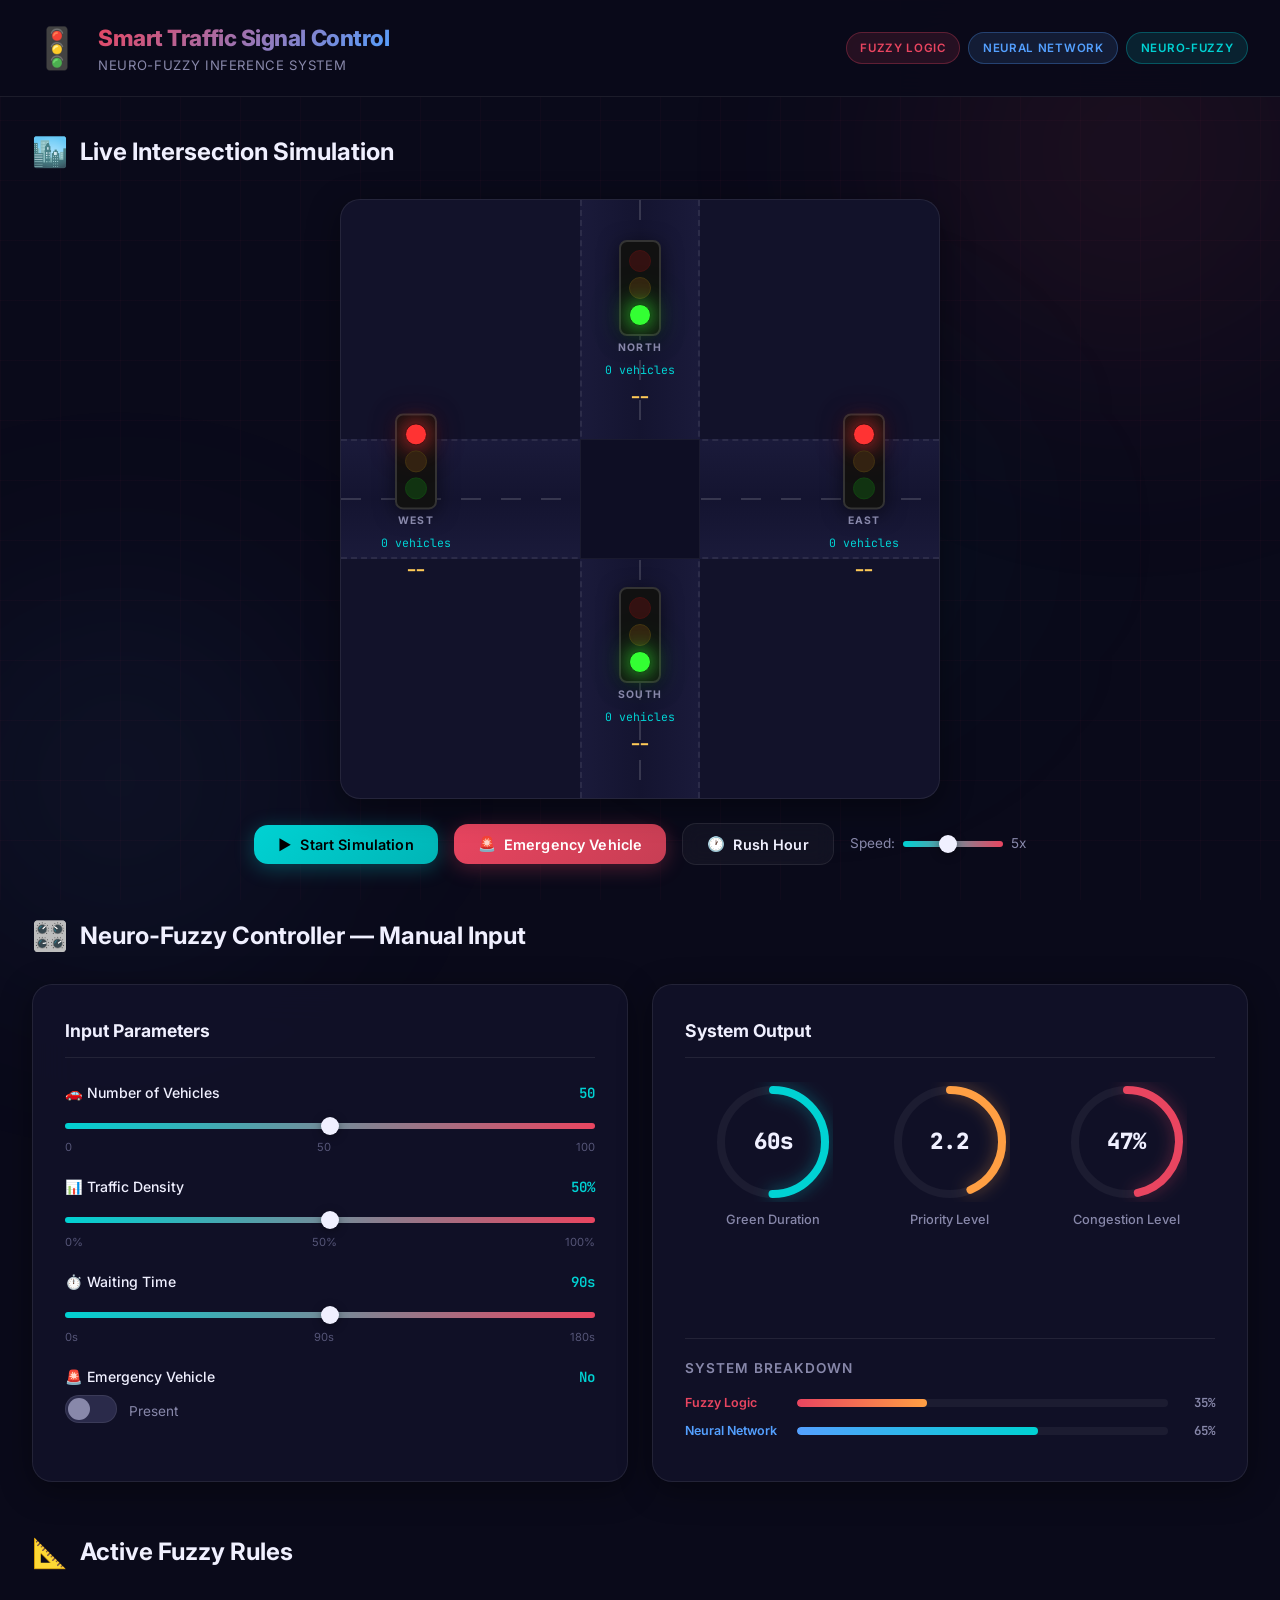
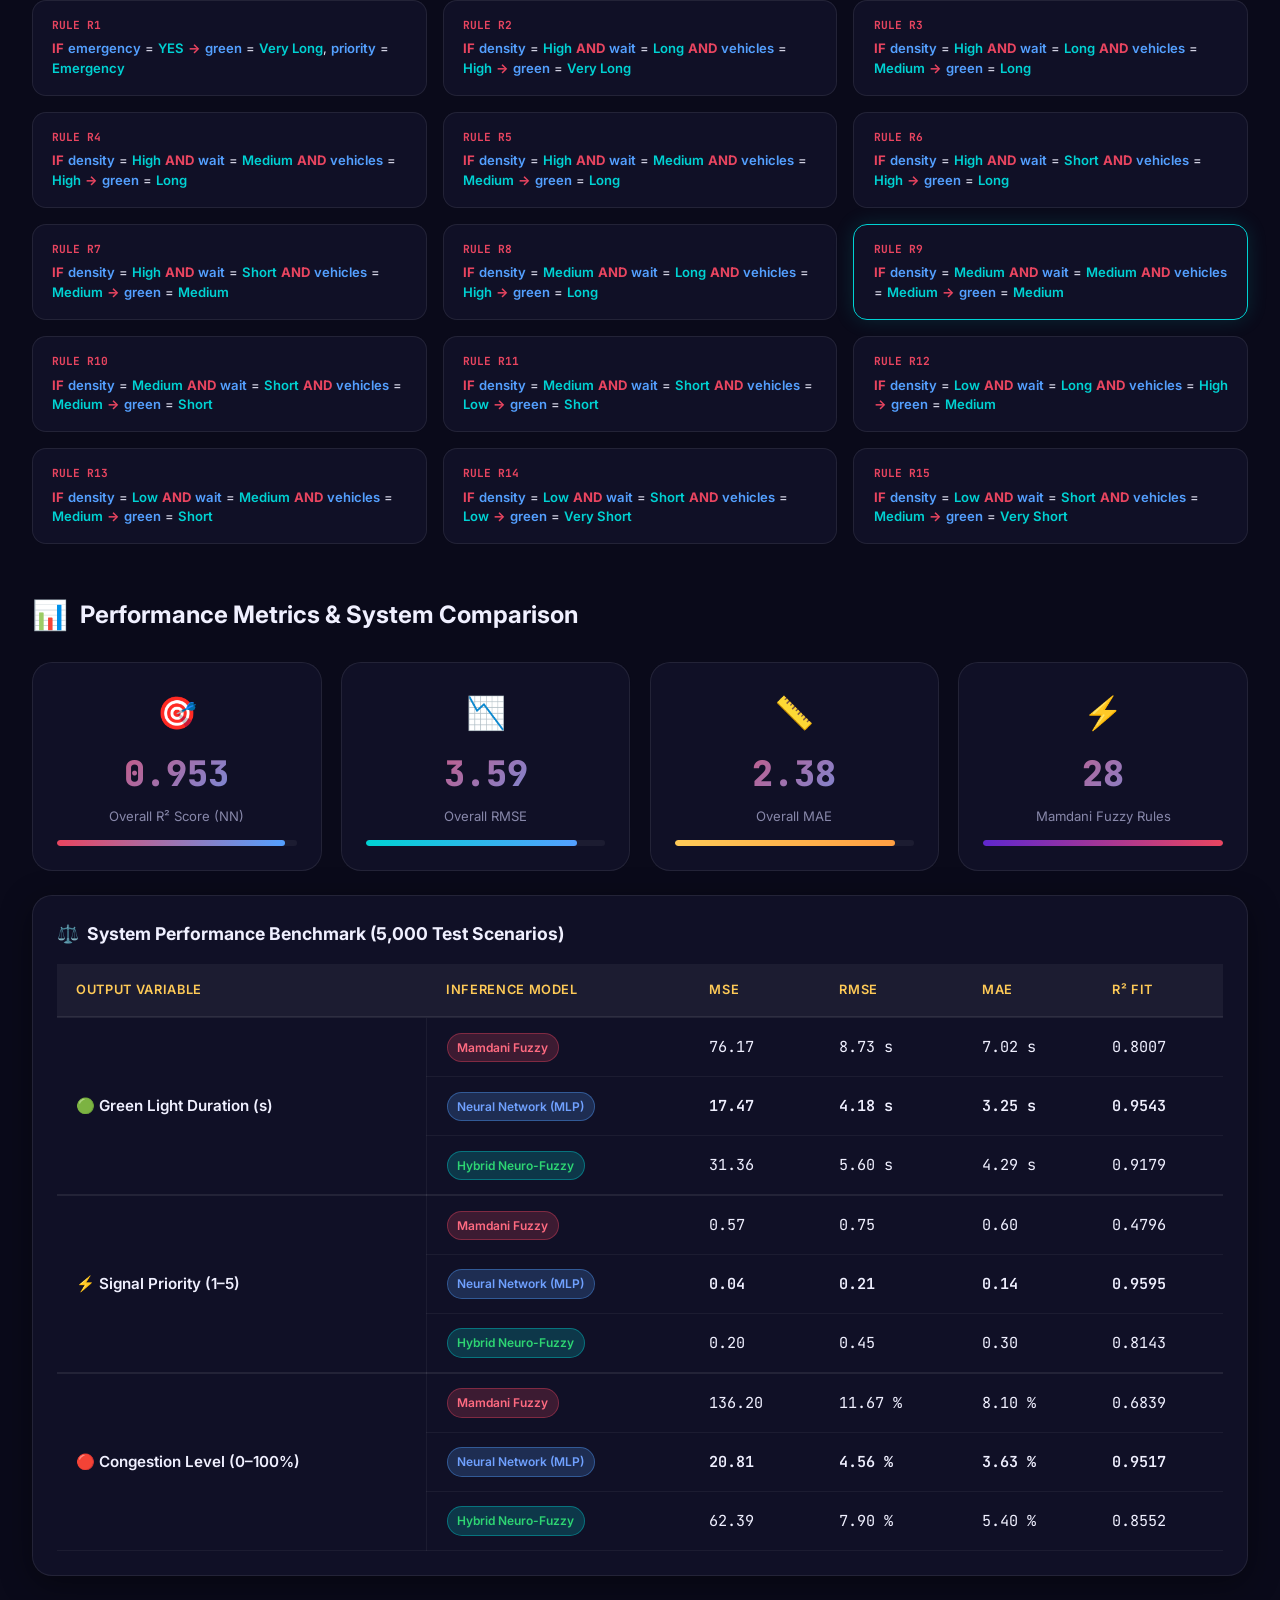
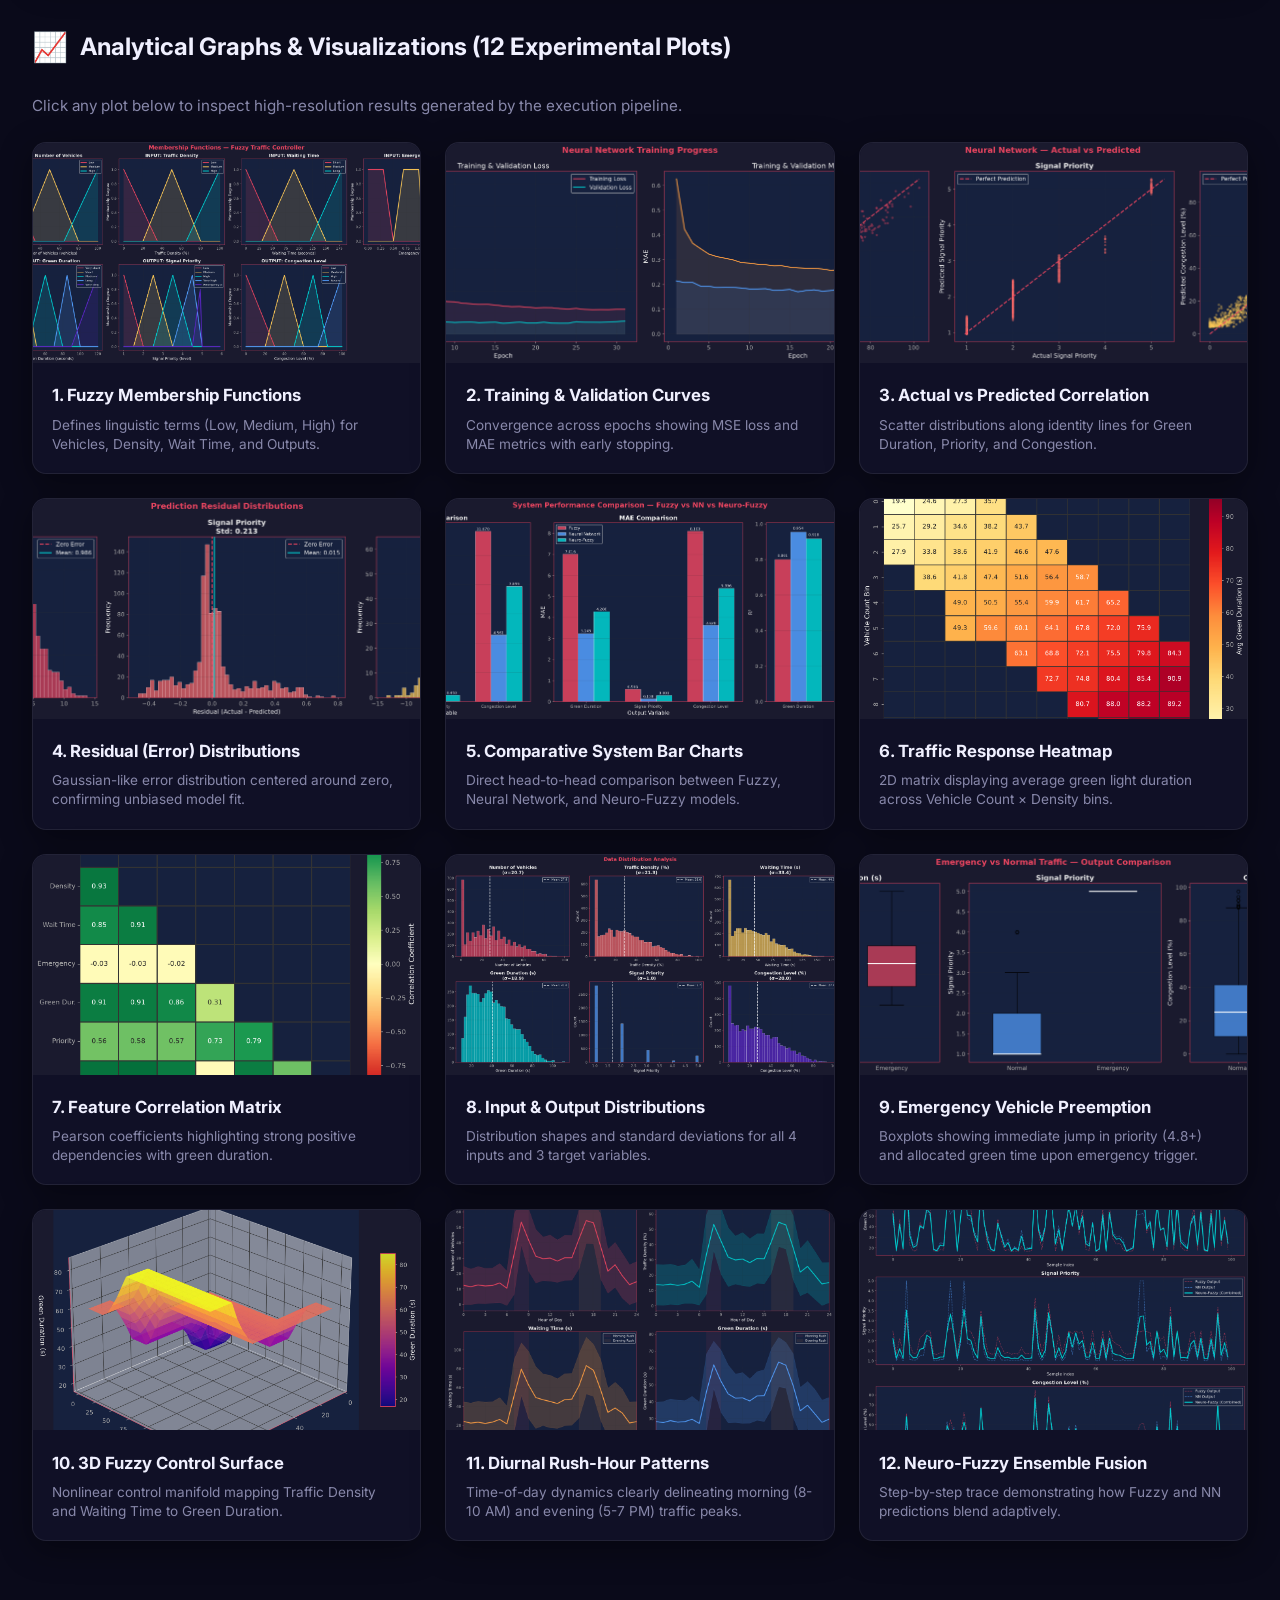
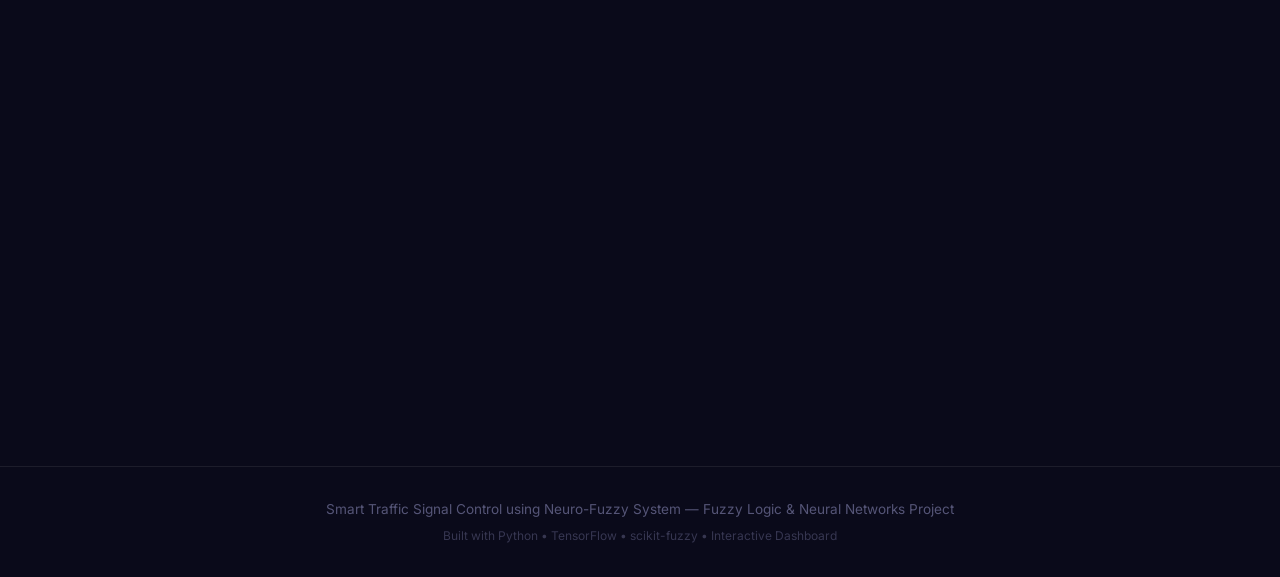
==== dashboard/index.html @ 8c5d32d2 "feat: initial commit of Smart Traffic Signal Control Neuro-Fuzzy system with dashboard, models, and " ====
<!DOCTYPE html>
<html lang="en">
<head>
    <meta charset="UTF-8">
    <meta name="viewport" content="width=device-width, initial-scale=1.0">
    <meta name="description" content="Smart Traffic Signal Control System using Neuro-Fuzzy approach - Interactive Dashboard">
    <title>🚦 Smart Traffic Signal Control — Neuro-Fuzzy Dashboard</title>
    <link href="https://fonts.googleapis.com/css2?family=Inter:wght@300;400;500;600;700;800;900&family=JetBrains+Mono:wght@400;500;600&display=swap" rel="stylesheet">
    <link rel="stylesheet" href="style.css">
</head>
<body>
    <!-- Animated Background -->
    <div class="bg-grid"></div>
    <div class="bg-glow glow-1"></div>
    <div class="bg-glow glow-2"></div>
    <div class="bg-glow glow-3"></div>

    <!-- Header -->
    <header class="header">
        <div class="header-content">
            <div class="logo-section">
                <div class="logo-icon">🚦</div>
                <div class="logo-text">
                    <h1>Smart Traffic Signal Control</h1>
                    <p class="subtitle">Neuro-Fuzzy Inference System</p>
                </div>
            </div>
            <div class="header-badges">
                <span class="badge badge-fuzzy">Fuzzy Logic</span>
                <span class="badge badge-nn">Neural Network</span>
                <span class="badge badge-nf">Neuro-Fuzzy</span>
            </div>
        </div>
    </header>

    <!-- Main Content -->
    <main class="main-content">
        <!-- Intersection Simulation -->
        <section class="section" id="simulation-section">
            <h2 class="section-title">
                <span class="section-icon">🏙️</span>
                Live Intersection Simulation
            </h2>
            <div class="intersection-container">
                <div class="intersection" id="intersection">
                    <!-- Roads -->
                    <div class="road road-horizontal"></div>
                    <div class="road road-vertical"></div>
                    
                    <!-- Center box -->
                    <div class="intersection-center"></div>
                    
                    <!-- Traffic Lights -->
                    <div class="traffic-light-group" id="light-north">
                        <div class="traffic-light">
                            <div class="light red" id="north-red"></div>
                            <div class="light yellow" id="north-yellow"></div>
                            <div class="light green" id="north-green"></div>
                        </div>
                        <div class="road-label">NORTH</div>
                        <div class="vehicle-count" id="north-count">0 vehicles</div>
                        <div class="timer-display" id="north-timer">--</div>
                    </div>
                    
                    <div class="traffic-light-group" id="light-south">
                        <div class="traffic-light">
                            <div class="light red" id="south-red"></div>
                            <div class="light yellow" id="south-yellow"></div>
                            <div class="light green" id="south-green"></div>
                        </div>
                        <div class="road-label">SOUTH</div>
                        <div class="vehicle-count" id="south-count">0 vehicles</div>
                        <div class="timer-display" id="south-timer">--</div>
                    </div>
                    
                    <div class="traffic-light-group" id="light-east">
                        <div class="traffic-light">
                            <div class="light red" id="east-red"></div>
                            <div class="light yellow" id="east-yellow"></div>
                            <div class="light green" id="east-green"></div>
                        </div>
                        <div class="road-label">EAST</div>
                        <div class="vehicle-count" id="east-count">0 vehicles</div>
                        <div class="timer-display" id="east-timer">--</div>
                    </div>
                    
                    <div class="traffic-light-group" id="light-west">
                        <div class="traffic-light">
                            <div class="light red" id="west-red"></div>
                            <div class="light yellow" id="west-yellow"></div>
                            <div class="light green" id="west-green"></div>
                        </div>
                        <div class="road-label">WEST</div>
                        <div class="vehicle-count" id="west-count">0 vehicles</div>
                        <div class="timer-display" id="west-timer">--</div>
                    </div>
                    
                    <!-- Vehicle containers for animation -->
                    <div class="vehicles-north" id="vehicles-north"></div>
                    <div class="vehicles-south" id="vehicles-south"></div>
                    <div class="vehicles-east" id="vehicles-east"></div>
                    <div class="vehicles-west" id="vehicles-west"></div>
                </div>
                
                <!-- Simulation Controls -->
                <div class="sim-controls">
                    <button class="btn btn-primary" id="btn-start" onclick="toggleSimulation()">
                        <span class="btn-icon">▶</span> Start Simulation
                    </button>
                    <button class="btn btn-danger" id="btn-emergency" onclick="triggerEmergency()">
                        <span class="btn-icon">🚨</span> Emergency Vehicle
                    </button>
                    <button class="btn btn-secondary" id="btn-rush" onclick="triggerRushHour()">
                        <span class="btn-icon">🕐</span> Rush Hour
                    </button>
                    <div class="speed-control">
                        <label>Speed:</label>
                        <input type="range" id="sim-speed" min="1" max="10" value="5" oninput="updateSpeed(this.value)">
                        <span id="speed-label">5x</span>
                    </div>
                </div>
            </div>
        </section>

        <!-- Control Panel -->
        <section class="section" id="control-section">
            <h2 class="section-title">
                <span class="section-icon">🎛️</span>
                Neuro-Fuzzy Controller — Manual Input
            </h2>
            <div class="control-grid">
                <!-- Input Controls -->
                <div class="control-card">
                    <h3 class="card-title">Input Parameters</h3>
                    
                    <div class="input-group">
                        <label>
                            <span class="input-label">🚗 Number of Vehicles</span>
                            <span class="input-value" id="vehicles-value">50</span>
                        </label>
                        <input type="range" id="input-vehicles" min="0" max="100" value="50" 
                               oninput="updateInput()">
                        <div class="range-labels">
                            <span>0</span><span>50</span><span>100</span>
                        </div>
                    </div>
                    
                    <div class="input-group">
                        <label>
                            <span class="input-label">📊 Traffic Density</span>
                            <span class="input-value" id="density-value">50%</span>
                        </label>
                        <input type="range" id="input-density" min="0" max="100" value="50" 
                               oninput="updateInput()">
                        <div class="range-labels">
                            <span>0%</span><span>50%</span><span>100%</span>
                        </div>
                    </div>
                    
                    <div class="input-group">
                        <label>
                            <span class="input-label">⏱️ Waiting Time</span>
                            <span class="input-value" id="waiting-value">90s</span>
                        </label>
                        <input type="range" id="input-waiting" min="0" max="180" value="90" 
                               oninput="updateInput()">
                        <div class="range-labels">
                            <span>0s</span><span>90s</span><span>180s</span>
                        </div>
                    </div>
                    
                    <div class="input-group">
                        <label>
                            <span class="input-label">🚨 Emergency Vehicle</span>
                            <span class="input-value" id="emergency-value">No</span>
                        </label>
                        <div class="toggle-container">
                            <label class="toggle">
                                <input type="checkbox" id="input-emergency" onchange="updateInput()">
                                <span class="toggle-slider"></span>
                            </label>
                            <span class="toggle-label">Present</span>
                        </div>
                    </div>
                </div>

                <!-- Output Display -->
                <div class="control-card output-card">
                    <h3 class="card-title">System Output</h3>
                    
                    <div class="output-grid">
                        <div class="output-item">
                            <div class="output-ring" id="ring-green">
                                <svg viewBox="0 0 120 120">
                                    <circle class="ring-bg" cx="60" cy="60" r="52"/>
                                    <circle class="ring-fill" cx="60" cy="60" r="52" id="ring-green-fill"/>
                                </svg>
                                <div class="ring-value" id="output-green">60s</div>
                            </div>
                            <div class="output-label">Green Duration</div>
                        </div>
                        
                        <div class="output-item">
                            <div class="output-ring" id="ring-priority">
                                <svg viewBox="0 0 120 120">
                                    <circle class="ring-bg" cx="60" cy="60" r="52"/>
                                    <circle class="ring-fill ring-priority" cx="60" cy="60" r="52" id="ring-priority-fill"/>
                                </svg>
                                <div class="ring-value" id="output-priority">3</div>
                            </div>
                            <div class="output-label">Priority Level</div>
                        </div>
                        
                        <div class="output-item">
                            <div class="output-ring" id="ring-congestion">
                                <svg viewBox="0 0 120 120">
                                    <circle class="ring-bg" cx="60" cy="60" r="52"/>
                                    <circle class="ring-fill ring-congestion" cx="60" cy="60" r="52" id="ring-congestion-fill"/>
                                </svg>
                                <div class="ring-value" id="output-congestion">50%</div>
                            </div>
                            <div class="output-label">Congestion Level</div>
                        </div>
                    </div>
                    
                    <!-- System breakdown -->
                    <div class="system-breakdown">
                        <h4>System Breakdown</h4>
                        <div class="breakdown-row">
                            <span class="system-label fuzzy-label">Fuzzy Logic</span>
                            <div class="breakdown-bar">
                                <div class="breakdown-fill fuzzy-fill" id="fuzzy-bar" style="width: 40%"></div>
                            </div>
                            <span class="breakdown-value" id="fuzzy-weight">40%</span>
                        </div>
                        <div class="breakdown-row">
                            <span class="system-label nn-label">Neural Network</span>
                            <div class="breakdown-bar">
                                <div class="breakdown-fill nn-fill" id="nn-bar" style="width: 60%"></div>
                            </div>
                            <span class="breakdown-value" id="nn-weight">60%</span>
                        </div>
                    </div>
                </div>
            </div>
        </section>

        <!-- Fuzzy Rules Visualization -->
        <section class="section" id="rules-section">
            <h2 class="section-title">
                <span class="section-icon">📐</span>
                Active Fuzzy Rules
            </h2>
            <div class="rules-container" id="rules-container">
                <!-- Rules populated by JS -->
            </div>
        </section>

        <!-- Metrics Dashboard -->
        <section class="section" id="metrics-section">
            <h2 class="section-title">
                <span class="section-icon">📊</span>
                Performance Metrics & System Comparison
            </h2>
            <div class="metrics-grid">
                <div class="metric-card">
                    <div class="metric-icon">🎯</div>
                    <div class="metric-value" id="metric-r2">0.953</div>
                    <div class="metric-label">Overall R² Score (NN)</div>
                    <div class="metric-bar">
                        <div class="metric-bar-fill" style="width: 95.3%"></div>
                    </div>
                </div>
                <div class="metric-card">
                    <div class="metric-icon">📉</div>
                    <div class="metric-value" id="metric-rmse">3.59</div>
                    <div class="metric-label">Overall RMSE</div>
                    <div class="metric-bar">
                        <div class="metric-bar-fill" style="width: 88%; background: linear-gradient(90deg, #00d2d3, #54a0ff)"></div>
                    </div>
                </div>
                <div class="metric-card">
                    <div class="metric-icon">📏</div>
                    <div class="metric-value" id="metric-mae">2.38</div>
                    <div class="metric-label">Overall MAE</div>
                    <div class="metric-bar">
                        <div class="metric-bar-fill" style="width: 92%; background: linear-gradient(90deg, #feca57, #ff9f43)"></div>
                    </div>
                </div>
                <div class="metric-card">
                    <div class="metric-icon">⚡</div>
                    <div class="metric-value">28</div>
                    <div class="metric-label">Mamdani Fuzzy Rules</div>
                    <div class="metric-bar">
                        <div class="metric-bar-fill" style="width: 100%; background: linear-gradient(90deg, #5f27cd, #e94560)"></div>
                    </div>
                </div>
            </div>

            <!-- Quantitative System Comparison Table -->
            <div class="comparison-table-wrapper">
                <h3 style="margin-bottom: 1rem; color: var(--text-primary); font-size: 1.1rem; display: flex; align-items: center; gap: 0.5rem;">
                    <span>⚖️</span> System Performance Benchmark (5,000 Test Scenarios)
                </h3>
                <table class="comparison-table">
                    <thead>
                        <tr>
                            <th>Output Variable</th>
                            <th>Inference Model</th>
                            <th>MSE</th>
                            <th>RMSE</th>
                            <th>MAE</th>
                            <th>R² Fit</th>
                        </tr>
                    </thead>
                    <tbody>
                        <tr>
                            <td rowspan="3" style="font-weight: 600; vertical-align: middle; border-right: 1px solid rgba(255,255,255,0.05);">🟢 Green Light Duration (s)</td>
                            <td><span class="pill-system pill-fuzzy">Mamdani Fuzzy</span></td>
                            <td class="stat-sub">76.17</td>
                            <td class="stat-sub">8.73 s</td>
                            <td class="stat-sub">7.02 s</td>
                            <td class="stat-sub">0.8007</td>
                        </tr>
                        <tr>
                            <td><span class="pill-system pill-nn">Neural Network (MLP)</span></td>
                            <td class="stat-good">17.47</td>
                            <td class="stat-good">4.18 s</td>
                            <td class="stat-good">3.25 s</td>
                            <td class="stat-good">0.9543</td>
                        </tr>
                        <tr style="border-bottom: 2px solid var(--border-glass);">
                            <td><span class="pill-system pill-nf">Hybrid Neuro-Fuzzy</span></td>
                            <td class="stat-mid">31.36</td>
                            <td class="stat-mid">5.60 s</td>
                            <td class="stat-mid">4.29 s</td>
                            <td class="stat-mid">0.9179</td>
                        </tr>
                        <tr>
                            <td rowspan="3" style="font-weight: 600; vertical-align: middle; border-right: 1px solid rgba(255,255,255,0.05);">⚡ Signal Priority (1–5)</td>
                            <td><span class="pill-system pill-fuzzy">Mamdani Fuzzy</span></td>
                            <td class="stat-sub">0.57</td>
                            <td class="stat-sub">0.75</td>
                            <td class="stat-sub">0.60</td>
                            <td class="stat-sub">0.4796</td>
                        </tr>
                        <tr>
                            <td><span class="pill-system pill-nn">Neural Network (MLP)</span></td>
                            <td class="stat-good">0.04</td>
                            <td class="stat-good">0.21</td>
                            <td class="stat-good">0.14</td>
                            <td class="stat-good">0.9595</td>
                        </tr>
                        <tr style="border-bottom: 2px solid var(--border-glass);">
                            <td><span class="pill-system pill-nf">Hybrid Neuro-Fuzzy</span></td>
                            <td class="stat-mid">0.20</td>
                            <td class="stat-mid">0.45</td>
                            <td class="stat-mid">0.30</td>
                            <td class="stat-mid">0.8143</td>
                        </tr>
                        <tr>
                            <td rowspan="3" style="font-weight: 600; vertical-align: middle; border-right: 1px solid rgba(255,255,255,0.05);">🔴 Congestion Level (0–100%)</td>
                            <td><span class="pill-system pill-fuzzy">Mamdani Fuzzy</span></td>
                            <td class="stat-sub">136.20</td>
                            <td class="stat-sub">11.67 %</td>
                            <td class="stat-sub">8.10 %</td>
                            <td class="stat-sub">0.6839</td>
                        </tr>
                        <tr>
                            <td><span class="pill-system pill-nn">Neural Network (MLP)</span></td>
                            <td class="stat-good">20.81</td>
                            <td class="stat-good">4.56 %</td>
                            <td class="stat-good">3.63 %</td>
                            <td class="stat-good">0.9517</td>
                        </tr>
                        <tr>
                            <td><span class="pill-system pill-nf">Hybrid Neuro-Fuzzy</span></td>
                            <td class="stat-mid">62.39</td>
                            <td class="stat-mid">7.90 %</td>
                            <td class="stat-mid">5.40 %</td>
                            <td class="stat-mid">0.8552</td>
                        </tr>
                    </tbody>
                </table>
            </div>
        </section>

        <!-- Visualizations Gallery -->
        <section class="section" id="gallery-section">
            <h2 class="section-title">
                <span class="section-icon">📈</span>
                Analytical Graphs & Visualizations (12 Experimental Plots)
            </h2>
            <p style="color: var(--text-secondary); margin-bottom: 1.5rem; font-size: 0.95rem;">
                Click any plot below to inspect high-resolution results generated by the execution pipeline.
            </p>
            <div class="plots-grid">
                <div class="plot-card" onclick="openLightbox('plots/membership_functions.png', '1. Fuzzy Membership Functions (Triangular & Trapezoidal)')">
                    <div class="plot-img-container">
                        <img src="plots/membership_functions.png" alt="Membership Functions" loading="lazy">
                        <div class="plot-overlay"><span>🔍 Click to Zoom</span></div>
                    </div>
                    <div class="plot-info">
                        <div class="plot-title">1. Fuzzy Membership Functions</div>
                        <div class="plot-desc">Defines linguistic terms (Low, Medium, High) for Vehicles, Density, Wait Time, and Outputs.</div>
                    </div>
                </div>

                <div class="plot-card" onclick="openLightbox('plots/training_curves.png', '2. Neural Network Training & Validation Loss/MAE')">
                    <div class="plot-img-container">
                        <img src="plots/training_curves.png" alt="Training Curves" loading="lazy">
                        <div class="plot-overlay"><span>🔍 Click to Zoom</span></div>
                    </div>
                    <div class="plot-info">
                        <div class="plot-title">2. Training & Validation Curves</div>
                        <div class="plot-desc">Convergence across epochs showing MSE loss and MAE metrics with early stopping.</div>
                    </div>
                </div>

                <div class="plot-card" onclick="openLightbox('plots/actual_vs_predicted.png', '3. Neural Network — Actual vs Predicted Scatter Plots')">
                    <div class="plot-img-container">
                        <img src="plots/actual_vs_predicted.png" alt="Actual vs Predicted" loading="lazy">
                        <div class="plot-overlay"><span>🔍 Click to Zoom</span></div>
                    </div>
                    <div class="plot-info">
                        <div class="plot-title">3. Actual vs Predicted Correlation</div>
                        <div class="plot-desc">Scatter distributions along identity lines for Green Duration, Priority, and Congestion.</div>
                    </div>
                </div>

                <div class="plot-card" onclick="openLightbox('plots/residual_distributions.png', '4. Prediction Residual Distributions')">
                    <div class="plot-img-container">
                        <img src="plots/residual_distributions.png" alt="Residual Distributions" loading="lazy">
                        <div class="plot-overlay"><span>🔍 Click to Zoom</span></div>
                    </div>
                    <div class="plot-info">
                        <div class="plot-title">4. Residual (Error) Distributions</div>
                        <div class="plot-desc">Gaussian-like error distribution centered around zero, confirming unbiased model fit.</div>
                    </div>
                </div>

                <div class="plot-card" onclick="openLightbox('plots/system_comparison.png', '5. System Performance Comparison (RMSE, MAE, R²)')">
                    <div class="plot-img-container">
                        <img src="plots/system_comparison.png" alt="System Comparison" loading="lazy">
                        <div class="plot-overlay"><span>🔍 Click to Zoom</span></div>
                    </div>
                    <div class="plot-info">
                        <div class="plot-title">5. Comparative System Bar Charts</div>
                        <div class="plot-desc">Direct head-to-head comparison between Fuzzy, Neural Network, and Neuro-Fuzzy models.</div>
                    </div>
                </div>

                <div class="plot-card" onclick="openLightbox('plots/traffic_heatmap.png', '6. Traffic Signal Response Heatmap')">
                    <div class="plot-img-container">
                        <img src="plots/traffic_heatmap.png" alt="Traffic Heatmap" loading="lazy">
                        <div class="plot-overlay"><span>🔍 Click to Zoom</span></div>
                    </div>
                    <div class="plot-info">
                        <div class="plot-title">6. Traffic Response Heatmap</div>
                        <div class="plot-desc">2D matrix displaying average green light duration across Vehicle Count × Density bins.</div>
                    </div>
                </div>

                <div class="plot-card" onclick="openLightbox('plots/correlation_matrix.png', '7. Pearson Correlation Matrix')">
                    <div class="plot-img-container">
                        <img src="plots/correlation_matrix.png" alt="Correlation Matrix" loading="lazy">
                        <div class="plot-overlay"><span>🔍 Click to Zoom</span></div>
                    </div>
                    <div class="plot-info">
                        <div class="plot-title">7. Feature Correlation Matrix</div>
                        <div class="plot-desc">Pearson coefficients highlighting strong positive dependencies with green duration.</div>
                    </div>
                </div>

                <div class="plot-card" onclick="openLightbox('plots/data_distributions.png', '8. Synthetic Dataset Distributions')">
                    <div class="plot-img-container">
                        <img src="plots/data_distributions.png" alt="Data Distributions" loading="lazy">
                        <div class="plot-overlay"><span>🔍 Click to Zoom</span></div>
                    </div>
                    <div class="plot-info">
                        <div class="plot-title">8. Input & Output Distributions</div>
                        <div class="plot-desc">Distribution shapes and standard deviations for all 4 inputs and 3 target variables.</div>
                    </div>
                </div>

                <div class="plot-card" onclick="openLightbox('plots/emergency_comparison.png', '9. Emergency vs Normal Traffic Boxplots')">
                    <div class="plot-img-container">
                        <img src="plots/emergency_comparison.png" alt="Emergency Comparison" loading="lazy">
                        <div class="plot-overlay"><span>🔍 Click to Zoom</span></div>
                    </div>
                    <div class="plot-info">
                        <div class="plot-title">9. Emergency Vehicle Preemption</div>
                        <div class="plot-desc">Boxplots showing immediate jump in priority (4.8+) and allocated green time upon emergency trigger.</div>
                    </div>
                </div>

                <div class="plot-card" onclick="openLightbox('plots/fuzzy_surface_3d.png', '10. 3D Fuzzy Response Surface')">
                    <div class="plot-img-container">
                        <img src="plots/fuzzy_surface_3d.png" alt="Fuzzy Surface 3D" loading="lazy">
                        <div class="plot-overlay"><span>🔍 Click to Zoom</span></div>
                    </div>
                    <div class="plot-info">
                        <div class="plot-title">10. 3D Fuzzy Control Surface</div>
                        <div class="plot-desc">Nonlinear control manifold mapping Traffic Density and Waiting Time to Green Duration.</div>
                    </div>
                </div>

                <div class="plot-card" onclick="openLightbox('plots/time_patterns.png', '11. 24-Hour Diurnal Traffic Patterns')">
                    <div class="plot-img-container">
                        <img src="plots/time_patterns.png" alt="Time Patterns" loading="lazy">
                        <div class="plot-overlay"><span>🔍 Click to Zoom</span></div>
                    </div>
                    <div class="plot-info">
                        <div class="plot-title">11. Diurnal Rush-Hour Patterns</div>
                        <div class="plot-desc">Time-of-day dynamics clearly delineating morning (8-10 AM) and evening (5-7 PM) traffic peaks.</div>
                    </div>
                </div>

                <div class="plot-card" onclick="openLightbox('plots/neuro_fuzzy_breakdown.png', '12. Neuro-Fuzzy Component Contribution Breakdown')">
                    <div class="plot-img-container">
                        <img src="plots/neuro_fuzzy_breakdown.png" alt="Neuro-Fuzzy Breakdown" loading="lazy">
                        <div class="plot-overlay"><span>🔍 Click to Zoom</span></div>
                    </div>
                    <div class="plot-info">
                        <div class="plot-title">12. Neuro-Fuzzy Ensemble Fusion</div>
                        <div class="plot-desc">Step-by-step trace demonstrating how Fuzzy and NN predictions blend adaptively.</div>
                    </div>
                </div>
            </div>
        </section>

        <!-- Architecture Diagram -->
        <section class="section" id="architecture-section">
            <h2 class="section-title">
                <span class="section-icon">🏗️</span>
                System Architecture
            </h2>
            <div class="architecture-diagram">
                <div class="arch-column inputs">
                    <h3>Inputs</h3>
                    <div class="arch-node input-node">🚗 Vehicles</div>
                    <div class="arch-node input-node">📊 Density</div>
                    <div class="arch-node input-node">⏱️ Wait Time</div>
                    <div class="arch-node input-node">🚨 Emergency</div>
                </div>
                
                <div class="arch-arrows">
                    <div class="arrow-line"></div>
                    <div class="arrow-line"></div>
                </div>
                
                <div class="arch-column processing">
                    <h3>Processing</h3>
                    <div class="arch-node fuzzy-node">
                        <div class="node-title">Fuzzy Logic</div>
                        <div class="node-detail">28 Mamdani Rules</div>
                        <div class="node-detail">Centroid Defuzz.</div>
                    </div>
                    <div class="arch-node nn-node">
                        <div class="node-title">Neural Network</div>
                        <div class="node-detail">4→64→128→64→32→3</div>
                        <div class="node-detail">ReLU + Dropout</div>
                    </div>
                </div>
                
                <div class="arch-arrows">
                    <div class="arrow-line"></div>
                    <div class="arrow-line"></div>
                </div>
                
                <div class="arch-column integration">
                    <h3>Integration</h3>
                    <div class="arch-node nf-node">
                        <div class="node-title">Adaptive Weighted</div>
                        <div class="node-title">Ensemble</div>
                        <div class="node-detail">α·Fuzzy + (1-α)·NN</div>
                    </div>
                </div>
                
                <div class="arch-arrows">
                    <div class="arrow-line"></div>
                </div>
                
                <div class="arch-column outputs">
                    <h3>Outputs</h3>
                    <div class="arch-node output-node">🟢 Green Duration</div>
                    <div class="arch-node output-node">⚡ Signal Priority</div>
                    <div class="arch-node output-node">🔴 Congestion Level</div>
                </div>
            </div>
        </section>
    </main>

    <!-- Footer -->
    <footer class="footer">
        <p>Smart Traffic Signal Control using Neuro-Fuzzy System — Fuzzy Logic & Neural Networks Project</p>
        <p class="footer-sub">Built with Python • TensorFlow • scikit-fuzzy • Interactive Dashboard</p>
    </footer>

    <!-- Lightbox Modal for Visualizations -->
    <div class="lightbox-modal" id="lightbox-modal" onclick="closeLightbox(event)">
        <div class="lightbox-content" onclick="event.stopPropagation()">
            <div class="lightbox-header">
                <span class="lightbox-title" id="lightbox-title">Visualization Preview</span>
                <button class="lightbox-close" onclick="closeLightbox()" title="Close">&times;</button>
            </div>
            <div class="lightbox-body">
                <img id="lightbox-img" src="" alt="Enlarged Plot">
            </div>
        </div>
    </div>

    <script src="script.js"></script>
</body>
</html>
---- dashboard/style.css ----
/* ============================================
   Smart Traffic Signal Control Dashboard
   Premium Dark Theme with Glassmorphism
   ============================================ */

/* === CSS Variables (Design Tokens) === */
:root {
    --bg-primary: #0a0a1a;
    --bg-secondary: #12122a;
    --bg-card: rgba(18, 18, 42, 0.85);
    --bg-glass: rgba(255, 255, 255, 0.04);
    --border-glass: rgba(255, 255, 255, 0.08);
    --text-primary: #f0f0ff;
    --text-secondary: #8888aa;
    --text-muted: #555577;
    --accent-red: #e94560;
    --accent-blue: #54a0ff;
    --accent-green: #00d2d3;
    --accent-yellow: #feca57;
    --accent-orange: #ff9f43;
    --accent-purple: #5f27cd;
    --glow-red: rgba(233, 69, 96, 0.4);
    --glow-blue: rgba(84, 160, 255, 0.3);
    --glow-green: rgba(0, 210, 211, 0.4);
    --radius-sm: 8px;
    --radius-md: 14px;
    --radius-lg: 20px;
    --radius-xl: 28px;
    --shadow-card: 0 8px 32px rgba(0, 0, 0, 0.4);
    --shadow-glow: 0 0 40px rgba(233, 69, 96, 0.15);
    --transition: all 0.3s cubic-bezier(0.4, 0, 0.2, 1);
    --font-primary: 'Inter', -apple-system, sans-serif;
    --font-mono: 'JetBrains Mono', monospace;
}

/* === Reset & Base === */
*, *::before, *::after {
    margin: 0;
    padding: 0;
    box-sizing: border-box;
}

html {
    scroll-behavior: smooth;
    font-size: 16px;
}

body {
    font-family: var(--font-primary);
    background: var(--bg-primary);
    color: var(--text-primary);
    line-height: 1.6;
    overflow-x: hidden;
    min-height: 100vh;
}

/* === Animated Background === */
.bg-grid {
    position: fixed;
    top: 0; left: 0;
    width: 100%; height: 100%;
    background-image:
        linear-gradient(rgba(233, 69, 96, 0.03) 1px, transparent 1px),
        linear-gradient(90deg, rgba(233, 69, 96, 0.03) 1px, transparent 1px);
    background-size: 60px 60px;
    z-index: 0;
    pointer-events: none;
}

.bg-glow {
    position: fixed;
    border-radius: 50%;
    filter: blur(120px);
    z-index: 0;
    pointer-events: none;
    animation: float 15s ease-in-out infinite;
}

.glow-1 {
    width: 500px; height: 500px;
    background: radial-gradient(circle, rgba(233, 69, 96, 0.12), transparent);
    top: -100px; right: -100px;
    animation-delay: 0s;
}

.glow-2 {
    width: 400px; height: 400px;
    background: radial-gradient(circle, rgba(84, 160, 255, 0.1), transparent);
    bottom: -80px; left: -80px;
    animation-delay: -5s;
}

.glow-3 {
    width: 350px; height: 350px;
    background: radial-gradient(circle, rgba(0, 210, 211, 0.08), transparent);
    top: 40%; left: 50%;
    animation-delay: -10s;
}

@keyframes float {
    0%, 100% { transform: translate(0, 0) scale(1); }
    33% { transform: translate(30px, -40px) scale(1.1); }
    66% { transform: translate(-20px, 30px) scale(0.95); }
}

/* === Header === */
.header {
    position: sticky;
    top: 0;
    z-index: 100;
    background: rgba(10, 10, 26, 0.88);
    backdrop-filter: blur(20px);
    border-bottom: 1px solid var(--border-glass);
    padding: 1rem 2rem;
}

.header-content {
    max-width: 1400px;
    margin: 0 auto;
    display: flex;
    align-items: center;
    justify-content: space-between;
    flex-wrap: wrap;
    gap: 1rem;
}

.logo-section {
    display: flex;
    align-items: center;
    gap: 1rem;
}

.logo-icon {
    font-size: 2.5rem;
    animation: pulse-glow 2s ease-in-out infinite;
}

@keyframes pulse-glow {
    0%, 100% { filter: drop-shadow(0 0 8px rgba(233, 69, 96, 0.5)); }
    50% { filter: drop-shadow(0 0 20px rgba(233, 69, 96, 0.8)); }
}

.logo-text h1 {
    font-size: 1.4rem;
    font-weight: 800;
    background: linear-gradient(135deg, var(--accent-red), var(--accent-blue));
    -webkit-background-clip: text;
    -webkit-text-fill-color: transparent;
    background-clip: text;
    letter-spacing: -0.02em;
}

.subtitle {
    font-size: 0.82rem;
    color: var(--text-secondary);
    font-weight: 400;
    letter-spacing: 0.05em;
    text-transform: uppercase;
}

.header-badges {
    display: flex;
    gap: 0.5rem;
}

.badge {
    padding: 0.35rem 0.85rem;
    border-radius: 100px;
    font-size: 0.72rem;
    font-weight: 600;
    text-transform: uppercase;
    letter-spacing: 0.06em;
    border: 1px solid transparent;
}

.badge-fuzzy {
    background: rgba(233, 69, 96, 0.12);
    color: var(--accent-red);
    border-color: rgba(233, 69, 96, 0.3);
}

.badge-nn {
    background: rgba(84, 160, 255, 0.12);
    color: var(--accent-blue);
    border-color: rgba(84, 160, 255, 0.3);
}

.badge-nf {
    background: rgba(0, 210, 211, 0.12);
    color: var(--accent-green);
    border-color: rgba(0, 210, 211, 0.3);
}

/* === Main Content === */
.main-content {
    max-width: 1400px;
    margin: 0 auto;
    padding: 2rem;
    position: relative;
    z-index: 1;
}

/* === Section Styling === */
.section {
    margin-bottom: 3rem;
    animation: fadeInUp 0.6s ease-out;
}

@keyframes fadeInUp {
    from { opacity: 0; transform: translateY(20px); }
    to { opacity: 1; transform: translateY(0); }
}

.section-title {
    font-size: 1.5rem;
    font-weight: 700;
    margin-bottom: 1.5rem;
    display: flex;
    align-items: center;
    gap: 0.75rem;
    color: var(--text-primary);
}

.section-icon {
    font-size: 1.8rem;
}

/* === Intersection Simulation === */
.intersection-container {
    display: flex;
    flex-direction: column;
    align-items: center;
    gap: 1.5rem;
}

.intersection {
    width: 600px;
    height: 600px;
    position: relative;
    background: var(--bg-secondary);
    border-radius: var(--radius-lg);
    border: 1px solid var(--border-glass);
    box-shadow: var(--shadow-card);
    overflow: hidden;
}

.road {
    position: absolute;
    background: #1a1a3a;
}

.road-horizontal {
    top: 50%;
    left: 0;
    width: 100%;
    height: 120px;
    transform: translateY(-50%);
    background: linear-gradient(180deg, #1a1a3a, #141430, #1a1a3a);
    border-top: 2px dashed rgba(255, 255, 255, 0.08);
    border-bottom: 2px dashed rgba(255, 255, 255, 0.08);
}

.road-horizontal::after {
    content: '';
    position: absolute;
    top: 50%;
    left: 0;
    width: 100%;
    height: 2px;
    background: repeating-linear-gradient(90deg, rgba(255, 255, 255, 0.15) 0px, rgba(255, 255, 255, 0.15) 20px, transparent 20px, transparent 40px);
    transform: translateY(-50%);
}

.road-vertical {
    left: 50%;
    top: 0;
    width: 120px;
    height: 100%;
    transform: translateX(-50%);
    background: linear-gradient(90deg, #1a1a3a, #141430, #1a1a3a);
    border-left: 2px dashed rgba(255, 255, 255, 0.08);
    border-right: 2px dashed rgba(255, 255, 255, 0.08);
}

.road-vertical::after {
    content: '';
    position: absolute;
    left: 50%;
    top: 0;
    width: 2px;
    height: 100%;
    background: repeating-linear-gradient(180deg, rgba(255, 255, 255, 0.15) 0px, rgba(255, 255, 255, 0.15) 20px, transparent 20px, transparent 40px);
    transform: translateX(-50%);
}

.intersection-center {
    position: absolute;
    top: 50%;
    left: 50%;
    width: 120px;
    height: 120px;
    transform: translate(-50%, -50%);
    background: #0e0e24;
    border: 1px solid rgba(255, 255, 255, 0.05);
    z-index: 2;
}

/* Traffic Light Groups */
.traffic-light-group {
    position: absolute;
    z-index: 10;
    display: flex;
    flex-direction: column;
    align-items: center;
    gap: 4px;
}

#light-north { top: 40px; left: 50%; transform: translateX(-50%); }
#light-south { bottom: 40px; left: 50%; transform: translateX(-50%); }
#light-east { right: 40px; top: 50%; transform: translateY(-50%); }
#light-west { left: 40px; top: 50%; transform: translateY(-50%); }

.traffic-light {
    display: flex;
    flex-direction: column;
    gap: 5px;
    padding: 8px;
    background: #111;
    border-radius: var(--radius-sm);
    border: 2px solid #333;
    box-shadow: 0 4px 20px rgba(0, 0, 0, 0.5);
}

.light {
    width: 22px;
    height: 22px;
    border-radius: 50%;
    transition: var(--transition);
}

.light.red { background: #331111; border: 1px solid #441111; }
.light.yellow { background: #332211; border: 1px solid #443311; }
.light.green { background: #113311; border: 1px solid #114411; }

.light.red.active {
    background: #ff3333;
    box-shadow: 0 0 20px rgba(255, 51, 51, 0.8), 0 0 40px rgba(255, 51, 51, 0.4);
}

.light.yellow.active {
    background: #ffcc00;
    box-shadow: 0 0 20px rgba(255, 204, 0, 0.8), 0 0 40px rgba(255, 204, 0, 0.4);
}

.light.green.active {
    background: #33ff33;
    box-shadow: 0 0 20px rgba(51, 255, 51, 0.8), 0 0 40px rgba(51, 255, 51, 0.4);
}

.road-label {
    font-size: 0.65rem;
    font-weight: 700;
    text-transform: uppercase;
    letter-spacing: 0.12em;
    color: var(--text-secondary);
}

.vehicle-count {
    font-size: 0.72rem;
    font-family: var(--font-mono);
    color: var(--accent-green);
}

.timer-display {
    font-size: 1.1rem;
    font-family: var(--font-mono);
    font-weight: 700;
    color: var(--accent-yellow);
    min-width: 40px;
    text-align: center;
}

/* Vehicle dots */
.vehicle-dot {
    position: absolute;
    width: 10px;
    height: 10px;
    border-radius: 2px;
    z-index: 5;
    transition: all 0.5s ease;
}

.vehicle-dot.car { background: var(--accent-blue); box-shadow: 0 0 6px rgba(84, 160, 255, 0.5); }
.vehicle-dot.emergency-car { background: var(--accent-red); box-shadow: 0 0 12px rgba(233, 69, 96, 0.8); animation: emergency-flash 0.5s infinite; }

@keyframes emergency-flash {
    0%, 100% { box-shadow: 0 0 12px rgba(233, 69, 96, 0.8); }
    50% { box-shadow: 0 0 20px rgba(84, 160, 255, 0.8); background: var(--accent-blue); }
}

/* Simulation Controls */
.sim-controls {
    display: flex;
    align-items: center;
    gap: 1rem;
    flex-wrap: wrap;
    justify-content: center;
}

.btn {
    padding: 0.7rem 1.5rem;
    border: none;
    border-radius: var(--radius-md);
    font-family: var(--font-primary);
    font-size: 0.9rem;
    font-weight: 600;
    cursor: pointer;
    transition: var(--transition);
    display: flex;
    align-items: center;
    gap: 0.5rem;
    letter-spacing: 0.01em;
}

.btn-primary {
    background: linear-gradient(135deg, var(--accent-green), #00b5b6);
    color: #000;
    box-shadow: 0 4px 20px rgba(0, 210, 211, 0.3);
}

.btn-primary:hover {
    transform: translateY(-2px);
    box-shadow: 0 8px 30px rgba(0, 210, 211, 0.5);
}

.btn-danger {
    background: linear-gradient(135deg, var(--accent-red), #c73e54);
    color: white;
    box-shadow: 0 4px 20px rgba(233, 69, 96, 0.3);
}

.btn-danger:hover {
    transform: translateY(-2px);
    box-shadow: 0 8px 30px rgba(233, 69, 96, 0.5);
}

.btn-secondary {
    background: var(--bg-glass);
    color: var(--text-primary);
    border: 1px solid var(--border-glass);
    backdrop-filter: blur(10px);
}

.btn-secondary:hover {
    background: rgba(255, 255, 255, 0.08);
    transform: translateY(-2px);
}

.speed-control {
    display: flex;
    align-items: center;
    gap: 0.5rem;
    font-size: 0.85rem;
    color: var(--text-secondary);
}

.speed-control input[type="range"] {
    width: 100px;
    accent-color: var(--accent-green);
}

/* === Control Panel === */
.control-grid {
    display: grid;
    grid-template-columns: 1fr 1fr;
    gap: 1.5rem;
}

.control-card {
    background: var(--bg-card);
    border: 1px solid var(--border-glass);
    border-radius: var(--radius-lg);
    padding: 2rem;
    backdrop-filter: blur(20px);
    box-shadow: var(--shadow-card);
    transition: var(--transition);
}

.control-card:hover {
    border-color: rgba(233, 69, 96, 0.2);
    box-shadow: var(--shadow-glow);
}

.card-title {
    font-size: 1.1rem;
    font-weight: 700;
    margin-bottom: 1.5rem;
    display: flex;
    align-items: center;
    gap: 0.5rem;
    color: var(--text-primary);
    padding-bottom: 0.75rem;
    border-bottom: 1px solid var(--border-glass);
}

/* Input Sliders */
.input-group {
    margin-bottom: 1.2rem;
}

.input-group label {
    display: flex;
    justify-content: space-between;
    margin-bottom: 0.4rem;
}

.input-label {
    font-size: 0.88rem;
    font-weight: 500;
}

.input-value {
    font-family: var(--font-mono);
    font-size: 0.88rem;
    font-weight: 600;
    color: var(--accent-green);
}

input[type="range"] {
    width: 100%;
    height: 6px;
    appearance: none;
    background: linear-gradient(90deg, var(--accent-green), var(--accent-red));
    border-radius: 3px;
    outline: none;
    cursor: pointer;
}

input[type="range"]::-webkit-slider-thumb {
    appearance: none;
    width: 18px;
    height: 18px;
    border-radius: 50%;
    background: var(--text-primary);
    box-shadow: 0 2px 10px rgba(0, 0, 0, 0.4);
    cursor: pointer;
    transition: var(--transition);
}

input[type="range"]::-webkit-slider-thumb:hover {
    transform: scale(1.2);
    box-shadow: 0 0 15px rgba(233, 69, 96, 0.5);
}

.range-labels {
    display: flex;
    justify-content: space-between;
    font-size: 0.7rem;
    color: var(--text-muted);
    margin-top: 0.2rem;
}

/* Toggle Switch */
.toggle-container {
    display: flex;
    align-items: center;
    gap: 0.75rem;
    margin-top: 0.3rem;
}

.toggle {
    position: relative;
    width: 52px;
    height: 28px;
    cursor: pointer;
}

.toggle input {
    opacity: 0;
    width: 0;
    height: 0;
}

.toggle-slider {
    position: absolute;
    top: 0; left: 0; right: 0; bottom: 0;
    background: #2a2a4a;
    border-radius: 28px;
    transition: var(--transition);
    border: 1px solid var(--border-glass);
}

.toggle-slider::before {
    content: '';
    position: absolute;
    width: 22px;
    height: 22px;
    border-radius: 50%;
    background: var(--text-secondary);
    left: 2px;
    top: 2px;
    transition: var(--transition);
}

.toggle input:checked + .toggle-slider {
    background: var(--accent-red);
    border-color: var(--accent-red);
    box-shadow: 0 0 20px var(--glow-red);
}

.toggle input:checked + .toggle-slider::before {
    transform: translateX(24px);
    background: white;
}

.toggle-label {
    font-size: 0.85rem;
    color: var(--text-secondary);
}

/* === Output Rings === */
.output-card {
    display: flex;
    flex-direction: column;
}

.output-grid {
    display: flex;
    justify-content: space-around;
    margin-bottom: 1.5rem;
}

.output-item {
    display: flex;
    flex-direction: column;
    align-items: center;
    gap: 0.5rem;
}

.output-ring {
    position: relative;
    width: 120px;
    height: 120px;
}

.output-ring svg {
    width: 100%;
    height: 100%;
    transform: rotate(-90deg);
}

.ring-bg {
    fill: none;
    stroke: rgba(255, 255, 255, 0.05);
    stroke-width: 8;
}

.ring-fill {
    fill: none;
    stroke: var(--accent-green);
    stroke-width: 8;
    stroke-linecap: round;
    stroke-dasharray: 327;
    stroke-dashoffset: 100;
    transition: stroke-dashoffset 0.8s ease, stroke 0.3s ease;
    filter: drop-shadow(0 0 8px rgba(0, 210, 211, 0.4));
}

.ring-priority {
    stroke: var(--accent-orange);
    filter: drop-shadow(0 0 8px rgba(255, 159, 67, 0.4));
}

.ring-congestion {
    stroke: var(--accent-red);
    filter: drop-shadow(0 0 8px rgba(233, 69, 96, 0.4));
}

.ring-value {
    position: absolute;
    top: 50%;
    left: 50%;
    transform: translate(-50%, -50%);
    font-size: 1.4rem;
    font-weight: 800;
    font-family: var(--font-mono);
}

.output-label {
    font-size: 0.8rem;
    color: var(--text-secondary);
    font-weight: 500;
    text-align: center;
}

/* System Breakdown */
.system-breakdown {
    border-top: 1px solid var(--border-glass);
    padding-top: 1.2rem;
    margin-top: auto;
}

.system-breakdown h4 {
    font-size: 0.85rem;
    font-weight: 600;
    margin-bottom: 0.8rem;
    color: var(--text-secondary);
    text-transform: uppercase;
    letter-spacing: 0.08em;
}

.breakdown-row {
    display: flex;
    align-items: center;
    gap: 0.75rem;
    margin-bottom: 0.5rem;
}

.system-label {
    font-size: 0.78rem;
    font-weight: 600;
    min-width: 100px;
}

.fuzzy-label { color: var(--accent-red); }
.nn-label { color: var(--accent-blue); }

.breakdown-bar {
    flex: 1;
    height: 8px;
    background: rgba(255, 255, 255, 0.05);
    border-radius: 4px;
    overflow: hidden;
}

.breakdown-fill {
    height: 100%;
    border-radius: 4px;
    transition: width 0.6s ease;
}

.fuzzy-fill { background: linear-gradient(90deg, var(--accent-red), var(--accent-orange)); }
.nn-fill { background: linear-gradient(90deg, var(--accent-blue), var(--accent-green)); }

.breakdown-value {
    font-size: 0.78rem;
    font-family: var(--font-mono);
    font-weight: 600;
    color: var(--text-secondary);
    min-width: 35px;
    text-align: right;
}

/* === Fuzzy Rules === */
.rules-container {
    display: grid;
    grid-template-columns: repeat(auto-fill, minmax(380px, 1fr));
    gap: 1rem;
}

.rule-card {
    background: var(--bg-card);
    border: 1px solid var(--border-glass);
    border-radius: var(--radius-md);
    padding: 1rem 1.2rem;
    backdrop-filter: blur(10px);
    transition: var(--transition);
    font-size: 0.85rem;
}

.rule-card:hover {
    border-color: rgba(233, 69, 96, 0.3);
    transform: translateY(-2px);
}

.rule-card.active {
    border-color: var(--accent-green);
    box-shadow: 0 0 20px rgba(0, 210, 211, 0.15);
}

.rule-number {
    font-family: var(--font-mono);
    font-size: 0.7rem;
    font-weight: 700;
    color: var(--accent-red);
    margin-bottom: 0.3rem;
}

.rule-text {
    font-size: 0.82rem;
    line-height: 1.5;
}

.rule-keyword {
    color: var(--accent-red);
    font-weight: 700;
}

.rule-variable {
    color: var(--accent-blue);
    font-weight: 600;
}

.rule-value {
    color: var(--accent-green);
    font-weight: 600;
}

.rule-output {
    color: var(--accent-yellow);
    font-weight: 600;
}

/* === Metrics Grid === */
.metrics-grid {
    display: grid;
    grid-template-columns: repeat(4, 1fr);
    gap: 1.2rem;
}

.metric-card {
    background: var(--bg-card);
    border: 1px solid var(--border-glass);
    border-radius: var(--radius-lg);
    padding: 1.5rem;
    text-align: center;
    backdrop-filter: blur(20px);
    transition: var(--transition);
}

.metric-card:hover {
    transform: translateY(-4px);
    box-shadow: var(--shadow-glow);
    border-color: rgba(233, 69, 96, 0.2);
}

.metric-icon {
    font-size: 2rem;
    margin-bottom: 0.5rem;
}

.metric-value {
    font-size: 2.2rem;
    font-weight: 800;
    font-family: var(--font-mono);
    background: linear-gradient(135deg, var(--accent-red), var(--accent-blue));
    -webkit-background-clip: text;
    -webkit-text-fill-color: transparent;
    background-clip: text;
    margin-bottom: 0.2rem;
}

.metric-label {
    font-size: 0.82rem;
    color: var(--text-secondary);
    margin-bottom: 0.8rem;
}

.metric-bar {
    width: 100%;
    height: 6px;
    background: rgba(255, 255, 255, 0.05);
    border-radius: 3px;
    overflow: hidden;
}

.metric-bar-fill {
    height: 100%;
    border-radius: 3px;
    background: linear-gradient(90deg, var(--accent-red), var(--accent-blue));
    transition: width 1s ease;
}

/* === Architecture Diagram === */
.architecture-diagram {
    display: flex;
    align-items: stretch;
    gap: 0;
    background: var(--bg-card);
    border: 1px solid var(--border-glass);
    border-radius: var(--radius-lg);
    padding: 2rem;
    backdrop-filter: blur(20px);
    box-shadow: var(--shadow-card);
    overflow-x: auto;
}

.arch-column {
    flex: 1;
    display: flex;
    flex-direction: column;
    align-items: center;
    gap: 0.8rem;
}

.arch-column h3 {
    font-size: 0.8rem;
    text-transform: uppercase;
    letter-spacing: 0.12em;
    color: var(--text-secondary);
    margin-bottom: 0.5rem;
}

.arch-node {
    padding: 0.7rem 1.2rem;
    border-radius: var(--radius-md);
    font-size: 0.82rem;
    font-weight: 600;
    text-align: center;
    transition: var(--transition);
    min-width: 140px;
}

.arch-node:hover {
    transform: scale(1.05);
}

.input-node {
    background: rgba(84, 160, 255, 0.1);
    border: 1px solid rgba(84, 160, 255, 0.3);
    color: var(--accent-blue);
}

.fuzzy-node {
    background: rgba(233, 69, 96, 0.1);
    border: 1px solid rgba(233, 69, 96, 0.3);
    color: var(--accent-red);
}

.nn-node {
    background: rgba(84, 160, 255, 0.1);
    border: 1px solid rgba(84, 160, 255, 0.3);
    color: var(--accent-blue);
}

.nf-node {
    background: rgba(0, 210, 211, 0.1);
    border: 1px solid rgba(0, 210, 211, 0.3);
    color: var(--accent-green);
}

.output-node {
    background: rgba(254, 202, 87, 0.1);
    border: 1px solid rgba(254, 202, 87, 0.3);
    color: var(--accent-yellow);
}

.node-title {
    font-weight: 700;
    margin-bottom: 0.3rem;
}

.node-detail {
    font-size: 0.72rem;
    font-family: var(--font-mono);
    opacity: 0.8;
}

.arch-arrows {
    display: flex;
    flex-direction: column;
    justify-content: center;
    gap: 2rem;
    padding: 0 0.5rem;
}

.arrow-line {
    width: 50px;
    height: 2px;
    background: linear-gradient(90deg, transparent, var(--accent-red), transparent);
    position: relative;
}

.arrow-line::after {
    content: '→';
    position: absolute;
    right: -8px;
    top: 50%;
    transform: translateY(-50%);
    color: var(--accent-red);
    font-size: 1rem;
}

/* === Footer === */
.footer {
    text-align: center;
    padding: 2rem;
    border-top: 1px solid var(--border-glass);
    color: var(--text-muted);
    font-size: 0.85rem;
    position: relative;
    z-index: 1;
}

.footer-sub {
    font-size: 0.75rem;
    margin-top: 0.3rem;
    color: var(--text-muted);
    opacity: 0.6;
}

/* === Responsive Design === */
@media (max-width: 1024px) {
    .control-grid {
        grid-template-columns: 1fr;
    }
    
    .metrics-grid {
        grid-template-columns: repeat(2, 1fr);
    }
    
    .architecture-diagram {
        flex-direction: column;
        align-items: center;
    }
    
    .arch-arrows {
        flex-direction: row;
        padding: 0.5rem 0;
    }
    
    .arrow-line {
        width: 2px;
        height: 30px;
        background: linear-gradient(180deg, transparent, var(--accent-red), transparent);
    }
    
    .arrow-line::after {
        content: '↓';
        right: 50%;
        top: auto;
        bottom: -12px;
        transform: translateX(50%);
    }
}

@media (max-width: 700px) {
    .header-content {
        flex-direction: column;
        text-align: center;
    }
    
    .intersection {
        width: 340px;
        height: 340px;
    }
    
    .road-horizontal { height: 70px; }
    .road-vertical { width: 70px; }
    .intersection-center { width: 70px; height: 70px; }
    
    .metrics-grid {
        grid-template-columns: 1fr 1fr;
    }
    
    .rules-container {
        grid-template-columns: 1fr;
    }
    
    .main-content {
        padding: 1rem;
    }
    
}

/* === Comparison Table Styling === */
.comparison-table-wrapper {
    background: var(--bg-card);
    border: 1px solid var(--border-glass);
    border-radius: var(--radius-lg);
    padding: 1.5rem;
    overflow-x: auto;
    box-shadow: var(--shadow-card);
    margin-top: 1.5rem;
}

.comparison-table {
    width: 100%;
    border-collapse: collapse;
    font-size: 0.95rem;
    text-align: left;
}

.comparison-table th {
    background: rgba(255, 255, 255, 0.05);
    padding: 1rem 1.2rem;
    color: var(--accent-yellow);
    font-weight: 600;
    text-transform: uppercase;
    font-size: 0.8rem;
    letter-spacing: 0.05em;
    border-bottom: 2px solid var(--border-glass);
}

.comparison-table td {
    padding: 0.9rem 1.2rem;
    border-bottom: 1px solid rgba(255, 255, 255, 0.05);
    color: var(--text-primary);
}

.comparison-table tr:hover td {
    background: rgba(255, 255, 255, 0.03);
}

.pill-system {
    display: inline-block;
    padding: 0.25rem 0.6rem;
    border-radius: 20px;
    font-size: 0.75rem;
    font-weight: 600;
}

.pill-fuzzy { background: rgba(233, 69, 96, 0.2); color: #ff6b81; border: 1px solid rgba(233, 69, 96, 0.4); }
.pill-nn { background: rgba(84, 160, 255, 0.2); color: #70a1ff; border: 1px solid rgba(84, 160, 255, 0.4); }
.pill-nf { background: rgba(0, 210, 211, 0.2); color: #2ed573; border: 1px solid rgba(0, 210, 211, 0.4); }

.stat-good { color: #2ed573; font-weight: 600; font-family: var(--font-mono); }
.stat-mid { color: #feca57; font-family: var(--font-mono); }
.stat-sub { color: #ff6b81; font-family: var(--font-mono); }

/* === Visualizations Gallery Styling === */
.plots-grid {
    display: grid;
    grid-template-columns: repeat(auto-fill, minmax(360px, 1fr));
    gap: 1.5rem;
    margin-top: 1rem;
}

.plot-card {
    background: var(--bg-card);
    border: 1px solid var(--border-glass);
    border-radius: var(--radius-md);
    overflow: hidden;
    transition: var(--transition);
    display: flex;
    flex-direction: column;
    box-shadow: var(--shadow-card);
    cursor: pointer;
}

.plot-card:hover {
    transform: translateY(-4px);
    border-color: rgba(233, 69, 96, 0.4);
    box-shadow: 0 12px 30px rgba(233, 69, 96, 0.2);
}

.plot-img-container {
    width: 100%;
    height: 220px;
    background: #000;
    overflow: hidden;
    position: relative;
}

.plot-img-container img {
    width: 100%;
    height: 100%;
    object-fit: cover;
    transition: transform 0.4s ease;
}

.plot-card:hover .plot-img-container img {
    transform: scale(1.05);
}

.plot-overlay {
    position: absolute;
    inset: 0;
    background: rgba(10, 10, 26, 0.5);
    display: flex;
    align-items: center;
    justify-content: center;
    opacity: 0;
    transition: opacity 0.3s ease;
    font-size: 0.85rem;
    color: #fff;
    gap: 0.5rem;
    backdrop-filter: blur(2px);
}

.plot-card:hover .plot-overlay {
    opacity: 1;
}

.plot-info {
    padding: 1.2rem;
    display: flex;
    flex-direction: column;
    flex-grow: 1;
}

.plot-title {
    font-size: 1.05rem;
    font-weight: 700;
    color: var(--text-primary);
    margin-bottom: 0.4rem;
}

.plot-desc {
    font-size: 0.85rem;
    color: var(--text-secondary);
    line-height: 1.4;
    flex-grow: 1;
}

/* === Lightbox Modal === */
.lightbox-modal {
    position: fixed;
    top: 0; left: 0;
    width: 100%; height: 100%;
    background: rgba(0, 0, 0, 0.85);
    backdrop-filter: blur(8px);
    z-index: 1000;
    display: none;
    align-items: center;
    justify-content: center;
    padding: 2rem;
}

.lightbox-modal.active {
    display: flex;
}

.lightbox-content {
    max-width: 90vw;
    max-height: 90vh;
    background: var(--bg-card);
    border: 1px solid var(--border-glass);
    border-radius: var(--radius-lg);
    overflow: hidden;
    display: flex;
    flex-direction: column;
    box-shadow: 0 20px 60px rgba(0, 0, 0, 0.7);
    animation: zoomIn 0.3s ease;
}

@keyframes zoomIn {
    from { opacity: 0; transform: scale(0.92); }
    to { opacity: 1; transform: scale(1); }
}

.lightbox-header {
    display: flex;
    justify-content: space-between;
    align-items: center;
    padding: 1rem 1.5rem;
    border-bottom: 1px solid var(--border-glass);
}

.lightbox-title {
    font-size: 1.1rem;
    font-weight: 600;
    color: var(--accent-yellow);
}

.lightbox-close {
    background: transparent;
    border: none;
    color: var(--text-secondary);
    font-size: 1.5rem;
    cursor: pointer;
    line-height: 1;
    transition: color 0.2s;
}

.lightbox-close:hover {
    color: var(--accent-red);
}

.lightbox-body {
    padding: 1rem;
    display: flex;
    justify-content: center;
    align-items: center;
    overflow: auto;
}

.lightbox-body img {
    max-width: 100%;
    max-height: 75vh;
    object-fit: contain;
    border-radius: var(--radius-sm);
}
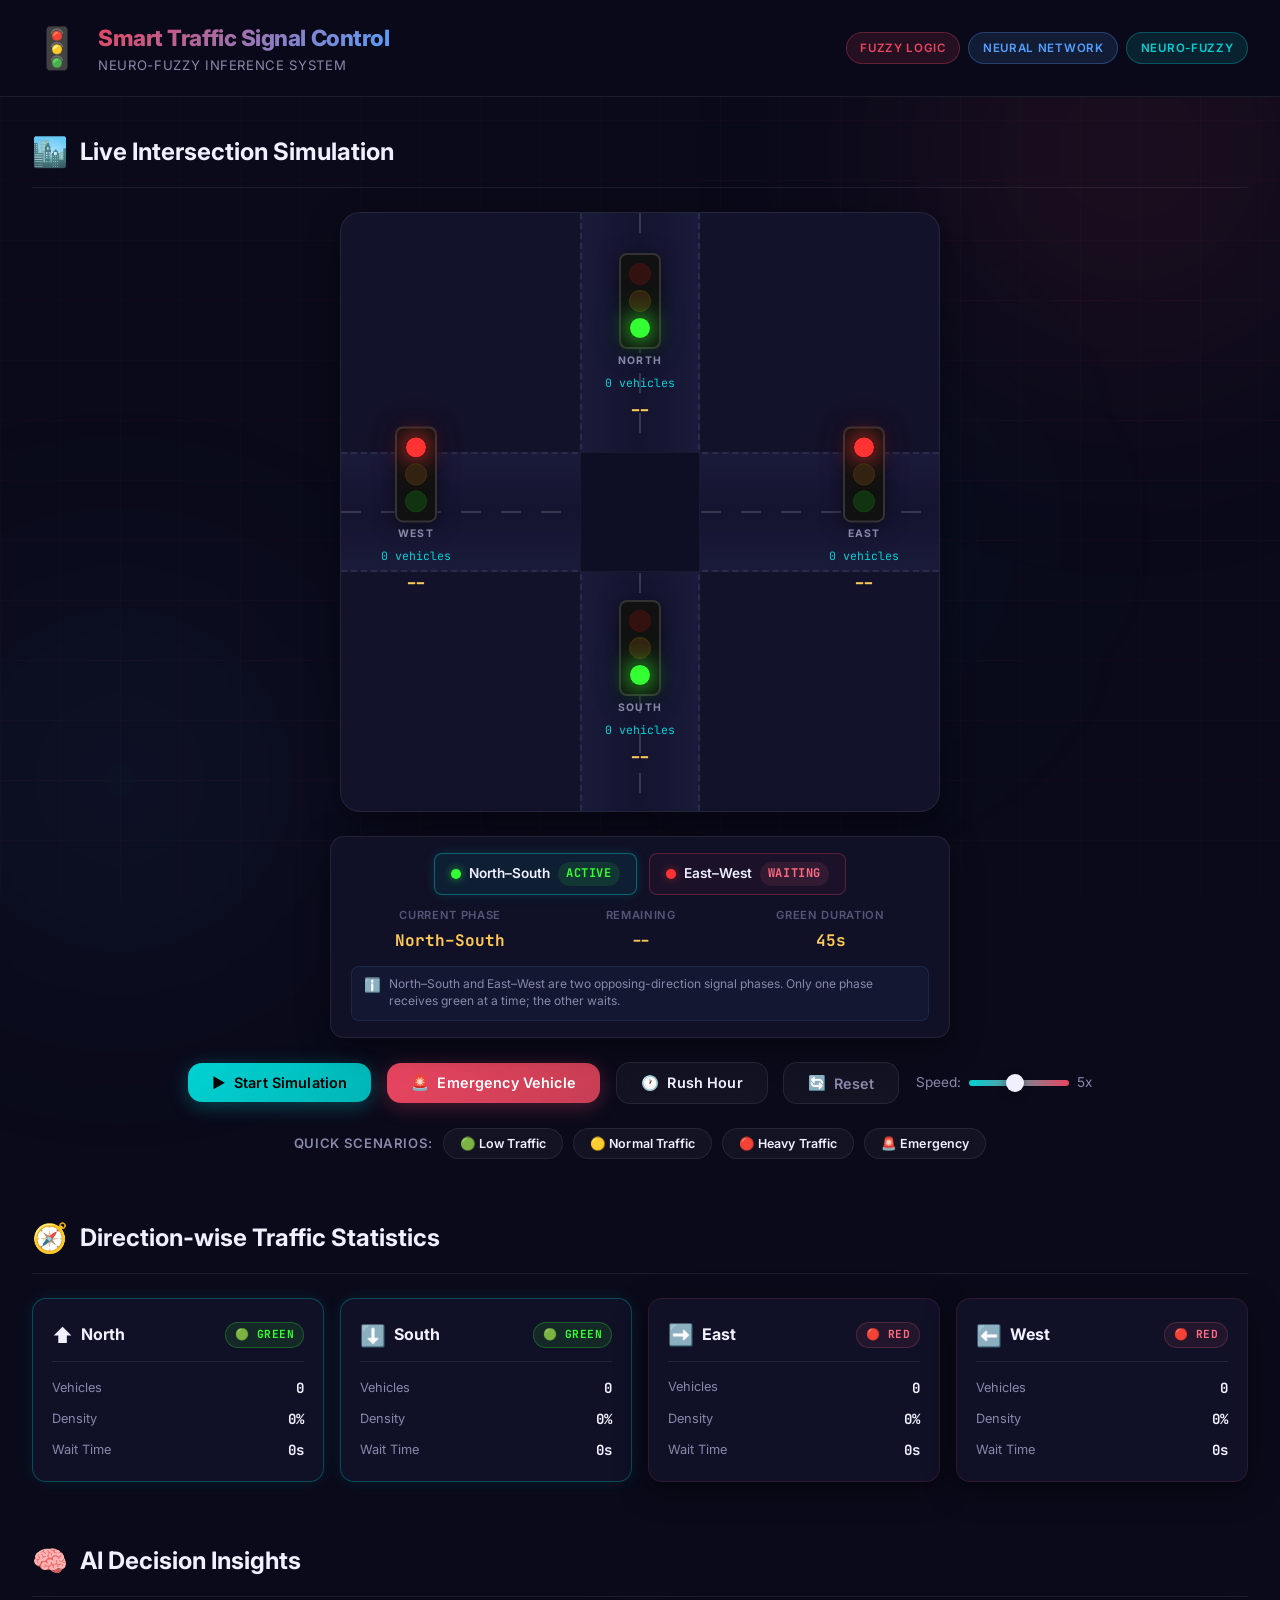
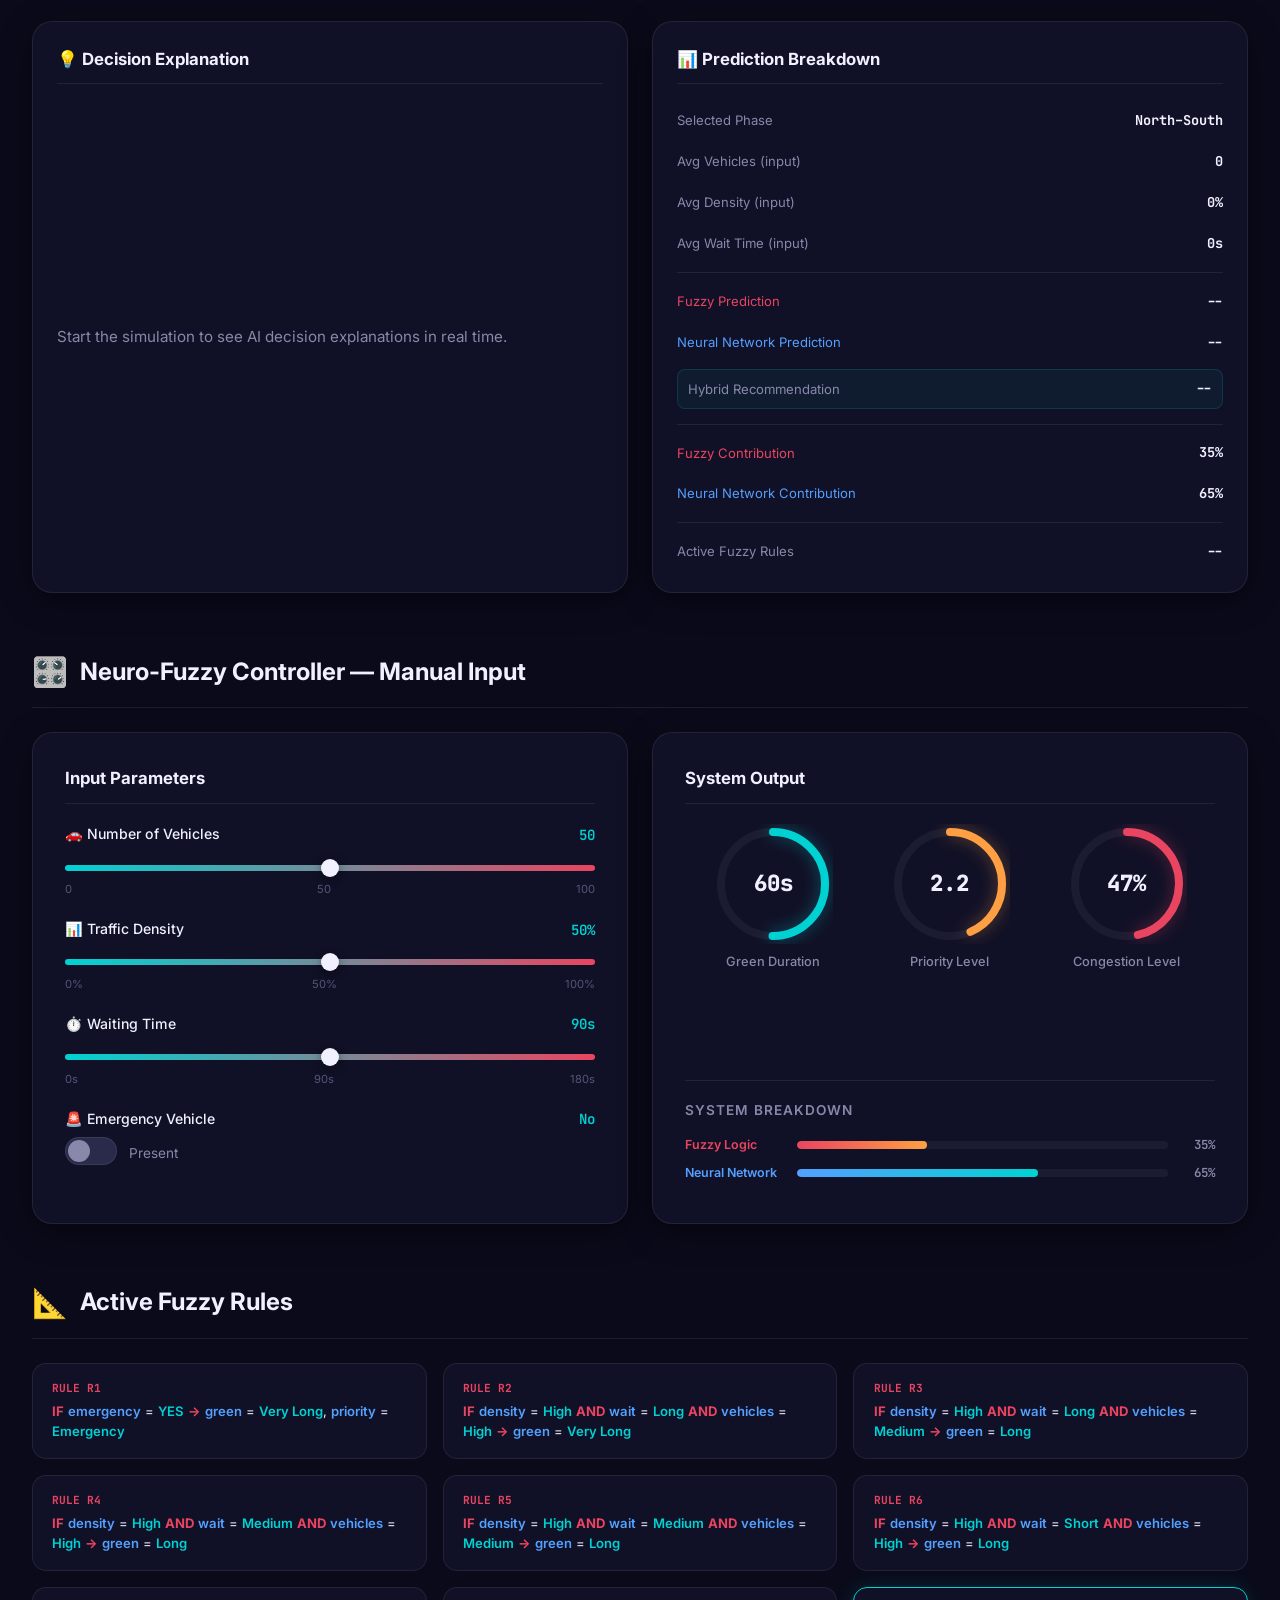
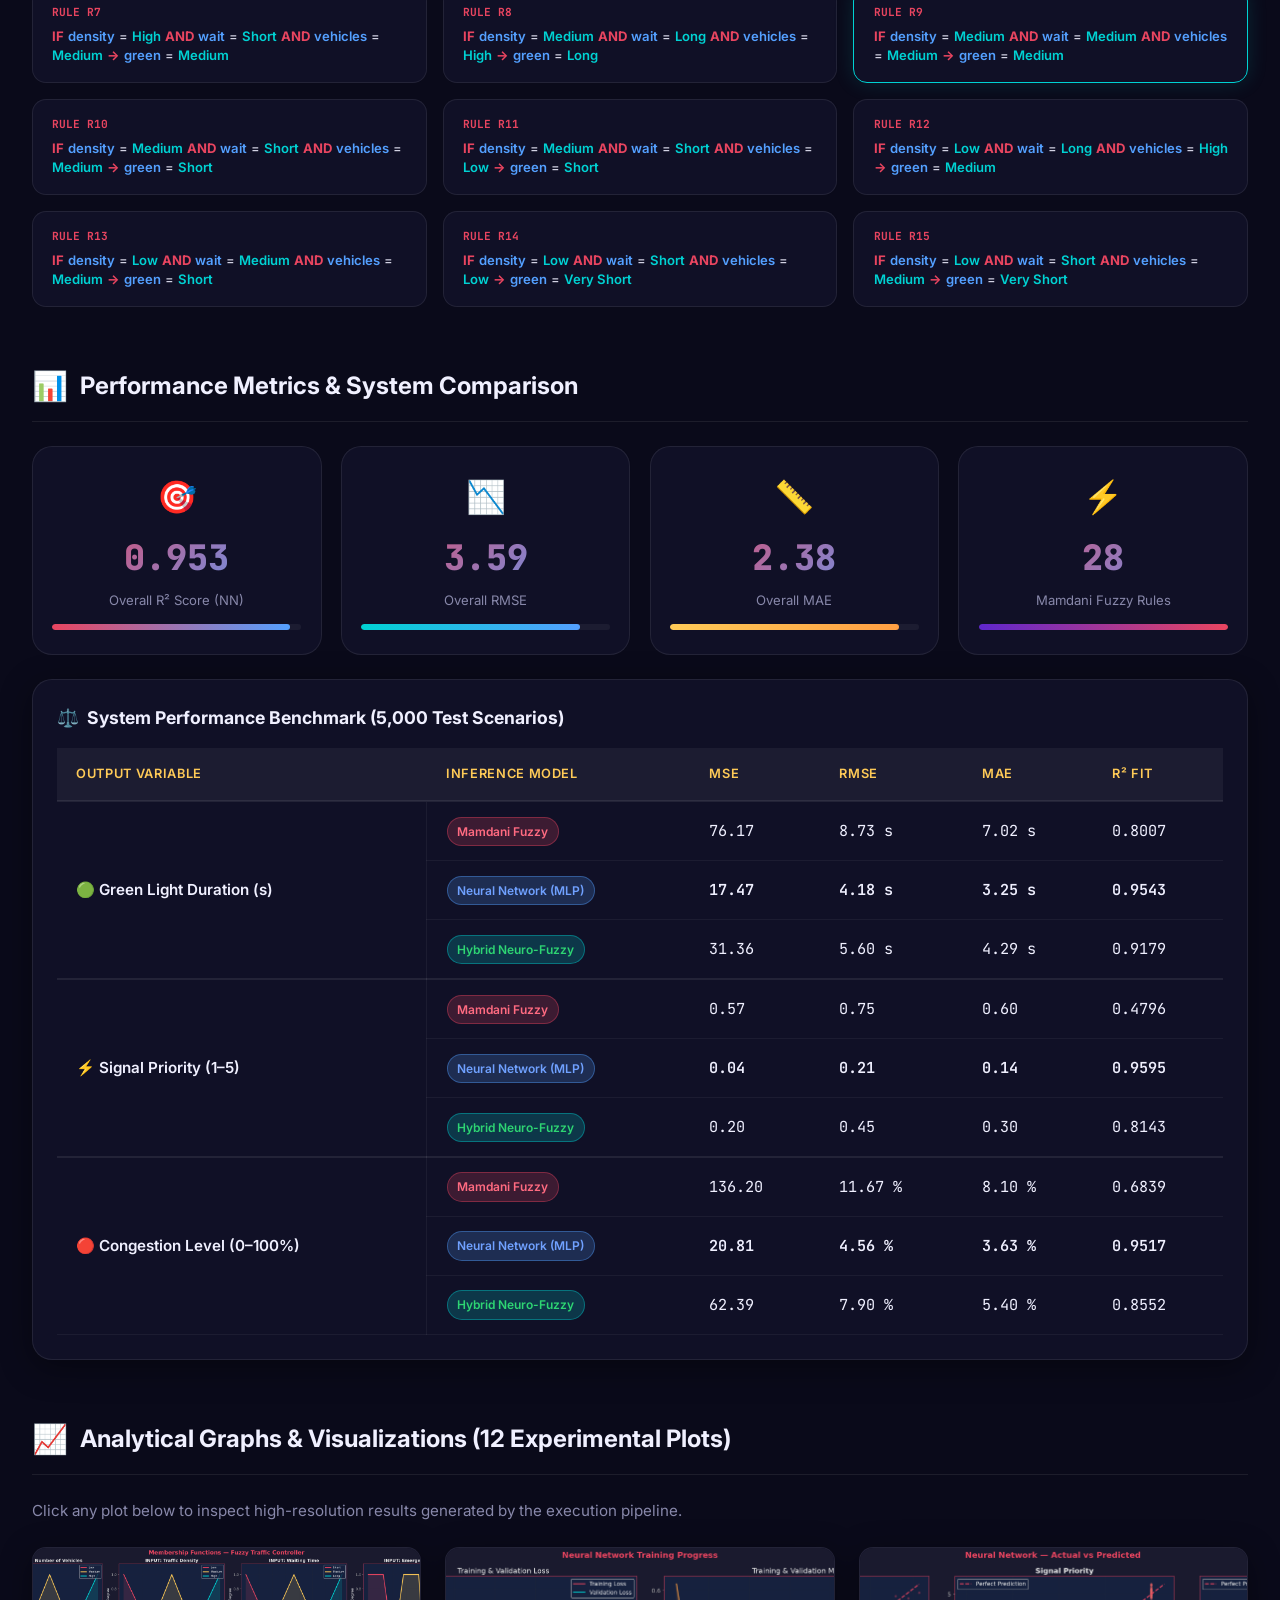
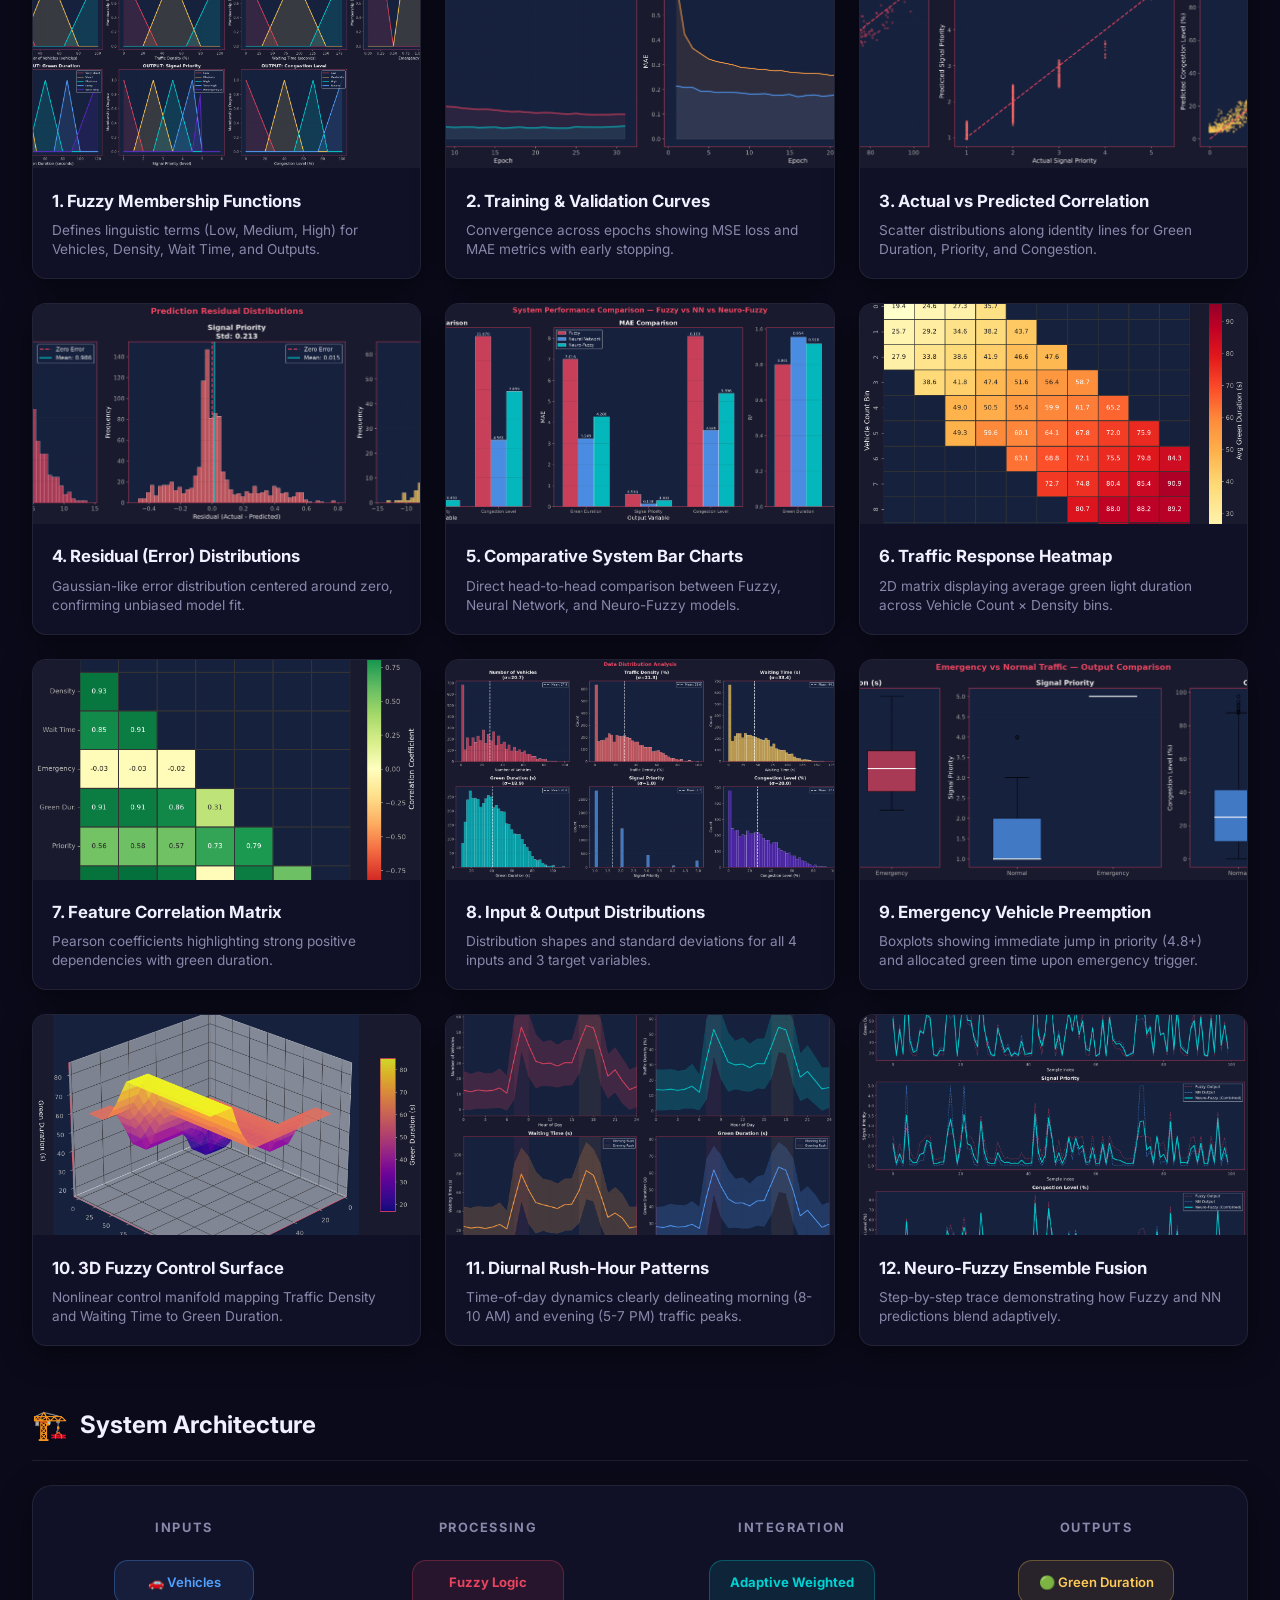
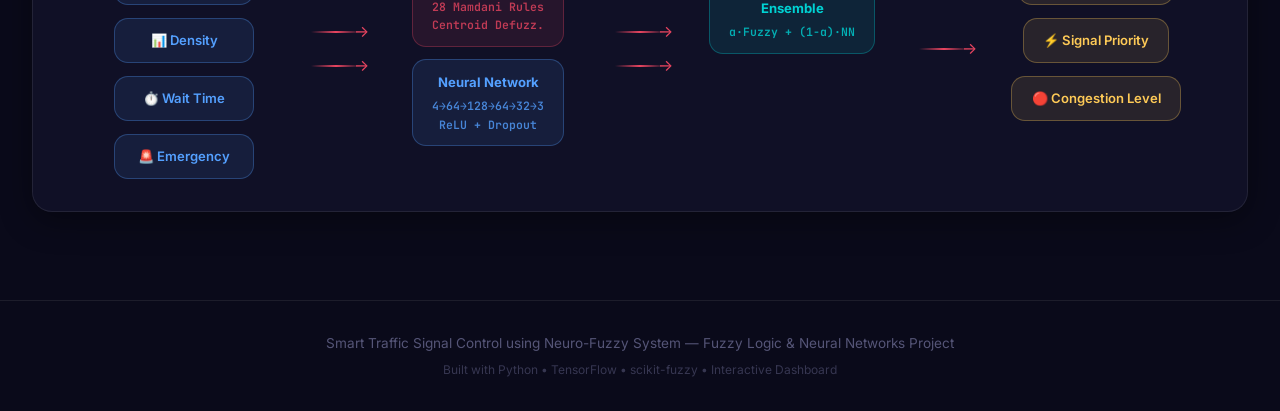
==== commit 4b7968c1: "changes recent" ====
--- a/dashboard/index.html
+++ b/dashboard/index.html
@@ -101,6 +101,31 @@
                     <div class="vehicles-east" id="vehicles-east"></div>
                     <div class="vehicles-west" id="vehicles-west"></div>
                 </div>
+
+                <!-- Phase Info Panel (Improvement 1) -->
+                <div class="phase-info-panel" id="phase-info-panel">
+                    <div class="phase-info-row">
+                        <div class="phase-badge" id="phase-badge-ns">
+                            <span class="phase-dot green-dot"></span>
+                            <span class="phase-direction">North–South</span>
+                            <span class="phase-status" id="phase-ns-status">Active</span>
+                        </div>
+                        <div class="phase-badge" id="phase-badge-ew">
+                            <span class="phase-dot red-dot"></span>
+                            <span class="phase-direction">East–West</span>
+                            <span class="phase-status" id="phase-ew-status">Waiting</span>
+                        </div>
+                    </div>
+                    <div class="phase-info-row phase-details-row">
+                        <div class="phase-detail"><span class="phase-detail-label">Current Phase</span><span class="phase-detail-value" id="detail-current-phase">North–South</span></div>
+                        <div class="phase-detail"><span class="phase-detail-label">Remaining</span><span class="phase-detail-value" id="detail-remaining-time">--</span></div>
+                        <div class="phase-detail"><span class="phase-detail-label">Green Duration</span><span class="phase-detail-value" id="detail-green-duration">45s</span></div>
+                    </div>
+                    <div class="phase-legend">
+                        <span class="legend-icon">ℹ️</span>
+                        <span class="legend-text">North–South and East–West are two opposing-direction signal phases. Only one phase receives green at a time; the other waits.</span>
+                    </div>
+                </div>
                 
                 <!-- Simulation Controls -->
                 <div class="sim-controls">
@@ -113,10 +138,142 @@
                     <button class="btn btn-secondary" id="btn-rush" onclick="triggerRushHour()">
                         <span class="btn-icon">🕐</span> Rush Hour
                     </button>
+                    <button class="btn btn-reset" id="btn-reset" onclick="resetSimulation()">
+                        <span class="btn-icon">🔄</span> Reset
+                    </button>
                     <div class="speed-control">
                         <label>Speed:</label>
                         <input type="range" id="sim-speed" min="1" max="10" value="5" oninput="updateSpeed(this.value)">
                         <span id="speed-label">5x</span>
+                    </div>
+                </div>
+
+                <!-- Quick Scenario Buttons (Improvement 4) -->
+                <div class="scenario-buttons">
+                    <span class="scenario-label">Quick Scenarios:</span>
+                    <button class="btn btn-scenario btn-scenario-low" onclick="loadScenario('low')">🟢 Low Traffic</button>
+                    <button class="btn btn-scenario btn-scenario-normal" onclick="loadScenario('normal')">🟡 Normal Traffic</button>
+                    <button class="btn btn-scenario btn-scenario-heavy" onclick="loadScenario('heavy')">🔴 Heavy Traffic</button>
+                    <button class="btn btn-scenario btn-scenario-emergency" onclick="loadScenario('emergency')">🚨 Emergency</button>
+                </div>
+            </div>
+        </section>
+
+        <!-- Direction-wise Statistics (Improvement 2) -->
+        <section class="section" id="direction-stats-section">
+            <h2 class="section-title">
+                <span class="section-icon">🧭</span>
+                Direction-wise Traffic Statistics
+            </h2>
+            <div class="direction-stats-grid">
+                <div class="direction-card direction-north" id="dir-card-north">
+                    <div class="direction-card-header">
+                        <span class="direction-emoji">⬆️</span>
+                        <span class="direction-name">North</span>
+                        <span class="direction-signal-badge" id="dir-signal-north">🔴 Red</span>
+                    </div>
+                    <div class="direction-card-body">
+                        <div class="dir-stat"><span class="dir-stat-label">Vehicles</span><span class="dir-stat-value" id="dir-vehicles-north">0</span></div>
+                        <div class="dir-stat"><span class="dir-stat-label">Density</span><span class="dir-stat-value" id="dir-density-north">0%</span></div>
+                        <div class="dir-stat"><span class="dir-stat-label">Wait Time</span><span class="dir-stat-value" id="dir-waiting-north">0s</span></div>
+                    </div>
+                </div>
+                <div class="direction-card direction-south" id="dir-card-south">
+                    <div class="direction-card-header">
+                        <span class="direction-emoji">⬇️</span>
+                        <span class="direction-name">South</span>
+                        <span class="direction-signal-badge" id="dir-signal-south">🔴 Red</span>
+                    </div>
+                    <div class="direction-card-body">
+                        <div class="dir-stat"><span class="dir-stat-label">Vehicles</span><span class="dir-stat-value" id="dir-vehicles-south">0</span></div>
+                        <div class="dir-stat"><span class="dir-stat-label">Density</span><span class="dir-stat-value" id="dir-density-south">0%</span></div>
+                        <div class="dir-stat"><span class="dir-stat-label">Wait Time</span><span class="dir-stat-value" id="dir-waiting-south">0s</span></div>
+                    </div>
+                </div>
+                <div class="direction-card direction-east" id="dir-card-east">
+                    <div class="direction-card-header">
+                        <span class="direction-emoji">➡️</span>
+                        <span class="direction-name">East</span>
+                        <span class="direction-signal-badge" id="dir-signal-east">🔴 Red</span>
+                    </div>
+                    <div class="direction-card-body">
+                        <div class="dir-stat"><span class="dir-stat-label">Vehicles</span><span class="dir-stat-value" id="dir-vehicles-east">0</span></div>
+                        <div class="dir-stat"><span class="dir-stat-label">Density</span><span class="dir-stat-value" id="dir-density-east">0%</span></div>
+                        <div class="dir-stat"><span class="dir-stat-label">Wait Time</span><span class="dir-stat-value" id="dir-waiting-east">0s</span></div>
+                    </div>
+                </div>
+                <div class="direction-card direction-west" id="dir-card-west">
+                    <div class="direction-card-header">
+                        <span class="direction-emoji">⬅️</span>
+                        <span class="direction-name">West</span>
+                        <span class="direction-signal-badge" id="dir-signal-west">🔴 Red</span>
+                    </div>
+                    <div class="direction-card-body">
+                        <div class="dir-stat"><span class="dir-stat-label">Vehicles</span><span class="dir-stat-value" id="dir-vehicles-west">0</span></div>
+                        <div class="dir-stat"><span class="dir-stat-label">Density</span><span class="dir-stat-value" id="dir-density-west">0%</span></div>
+                        <div class="dir-stat"><span class="dir-stat-label">Wait Time</span><span class="dir-stat-value" id="dir-waiting-west">0s</span></div>
+                    </div>
+                </div>
+            </div>
+        </section>
+
+        <!-- AI Decision Insights (Improvement 3) -->
+        <section class="section" id="ai-insights-section">
+            <h2 class="section-title">
+                <span class="section-icon">🧠</span>
+                AI Decision Insights
+            </h2>
+            <div class="ai-insights-container">
+                <div class="ai-insight-card ai-explanation-card">
+                    <h3 class="card-title">💡 Decision Explanation</h3>
+                    <p class="ai-explanation-text" id="ai-explanation-text">Start the simulation to see AI decision explanations in real time.</p>
+                </div>
+                <div class="ai-insight-card">
+                    <h3 class="card-title">📊 Prediction Breakdown</h3>
+                    <div class="ai-predictions-grid">
+                        <div class="ai-pred-row">
+                            <span class="ai-pred-label">Selected Phase</span>
+                            <span class="ai-pred-value" id="ai-selected-phase">North–South</span>
+                        </div>
+                        <div class="ai-pred-row">
+                            <span class="ai-pred-label">Avg Vehicles (input)</span>
+                            <span class="ai-pred-value" id="ai-input-vehicles">0</span>
+                        </div>
+                        <div class="ai-pred-row">
+                            <span class="ai-pred-label">Avg Density (input)</span>
+                            <span class="ai-pred-value" id="ai-input-density">0%</span>
+                        </div>
+                        <div class="ai-pred-row">
+                            <span class="ai-pred-label">Avg Wait Time (input)</span>
+                            <span class="ai-pred-value" id="ai-input-waiting">0s</span>
+                        </div>
+                        <div class="ai-pred-divider"></div>
+                        <div class="ai-pred-row">
+                            <span class="ai-pred-label fuzzy-label">Fuzzy Prediction</span>
+                            <span class="ai-pred-value" id="ai-fuzzy-pred">--</span>
+                        </div>
+                        <div class="ai-pred-row">
+                            <span class="ai-pred-label nn-label">Neural Network Prediction</span>
+                            <span class="ai-pred-value" id="ai-nn-pred">--</span>
+                        </div>
+                        <div class="ai-pred-row ai-pred-highlight">
+                            <span class="ai-pred-label">Hybrid Recommendation</span>
+                            <span class="ai-pred-value" id="ai-hybrid-pred">--</span>
+                        </div>
+                        <div class="ai-pred-divider"></div>
+                        <div class="ai-pred-row">
+                            <span class="ai-pred-label fuzzy-label">Fuzzy Contribution</span>
+                            <span class="ai-pred-value" id="ai-fuzzy-pct">35%</span>
+                        </div>
+                        <div class="ai-pred-row">
+                            <span class="ai-pred-label nn-label">Neural Network Contribution</span>
+                            <span class="ai-pred-value" id="ai-nn-pct">65%</span>
+                        </div>
+                        <div class="ai-pred-divider"></div>
+                        <div class="ai-pred-row">
+                            <span class="ai-pred-label">Active Fuzzy Rules</span>
+                            <span class="ai-pred-value" id="ai-active-rules">--</span>
+                        </div>
                     </div>
                 </div>
             </div>
--- a/dashboard/style.css
+++ b/dashboard/style.css
@@ -202,7 +202,7 @@
 
 /* === Section Styling === */
 .section {
-    margin-bottom: 3rem;
+    margin-bottom: 3.5rem;
     animation: fadeInUp 0.6s ease-out;
 }
 
@@ -219,6 +219,8 @@
     align-items: center;
     gap: 0.75rem;
     color: var(--text-primary);
+    padding-bottom: 0.75rem;
+    border-bottom: 1px solid var(--border-glass);
 }
 
 .section-icon {
@@ -1282,3 +1284,471 @@
     border-radius: var(--radius-sm);
 }
 
+
+/* ============================================
+   IMPROVEMENTS — Phase Info, Direction Stats,
+   AI Insights, Scenarios, Reset, Visual Polish
+   ============================================ */
+
+/* === Phase Info Panel (Improvement 1) === */
+.phase-info-panel {
+    width: 100%;
+    max-width: 620px;
+    background: var(--bg-card);
+    border: 1px solid var(--border-glass);
+    border-radius: var(--radius-md);
+    padding: 1rem 1.25rem;
+    backdrop-filter: blur(20px);
+    box-shadow: var(--shadow-card);
+    display: flex;
+    flex-direction: column;
+    gap: 0.75rem;
+}
+
+.phase-info-row {
+    display: flex;
+    gap: 0.75rem;
+    justify-content: center;
+    flex-wrap: wrap;
+}
+
+.phase-badge {
+    display: flex;
+    align-items: center;
+    gap: 0.5rem;
+    padding: 0.5rem 1rem;
+    border-radius: var(--radius-sm);
+    background: var(--bg-glass);
+    border: 1px solid var(--border-glass);
+    font-size: 0.85rem;
+    font-weight: 600;
+    transition: var(--transition);
+    min-width: 180px;
+    justify-content: center;
+}
+
+.phase-badge.active-phase {
+    border-color: rgba(0, 210, 211, 0.4);
+    background: rgba(0, 210, 211, 0.08);
+    box-shadow: 0 0 12px rgba(0, 210, 211, 0.15);
+}
+
+.phase-badge.waiting-phase {
+    border-color: rgba(233, 69, 96, 0.3);
+    background: rgba(233, 69, 96, 0.05);
+}
+
+.phase-dot {
+    width: 10px;
+    height: 10px;
+    border-radius: 50%;
+    display: inline-block;
+    flex-shrink: 0;
+}
+
+.phase-dot.green-dot {
+    background: #33ff33;
+    box-shadow: 0 0 8px rgba(51, 255, 51, 0.6);
+}
+
+.phase-dot.red-dot {
+    background: #ff3333;
+    box-shadow: 0 0 8px rgba(255, 51, 51, 0.5);
+}
+
+.phase-direction {
+    color: var(--text-primary);
+}
+
+.phase-status {
+    font-family: var(--font-mono);
+    font-size: 0.75rem;
+    font-weight: 700;
+    padding: 0.15rem 0.5rem;
+    border-radius: 100px;
+    text-transform: uppercase;
+    letter-spacing: 0.05em;
+}
+
+.phase-status.status-active {
+    color: #33ff33;
+    background: rgba(51, 255, 51, 0.1);
+}
+
+.phase-status.status-waiting {
+    color: #ff6b81;
+    background: rgba(255, 107, 129, 0.1);
+}
+
+.phase-details-row {
+    justify-content: space-around;
+}
+
+.phase-detail {
+    display: flex;
+    flex-direction: column;
+    align-items: center;
+    gap: 0.2rem;
+}
+
+.phase-detail-label {
+    font-size: 0.7rem;
+    text-transform: uppercase;
+    letter-spacing: 0.06em;
+    color: var(--text-muted);
+    font-weight: 600;
+}
+
+.phase-detail-value {
+    font-size: 1rem;
+    font-weight: 700;
+    font-family: var(--font-mono);
+    color: var(--accent-yellow);
+}
+
+.phase-legend {
+    display: flex;
+    align-items: flex-start;
+    gap: 0.5rem;
+    padding: 0.6rem 0.75rem;
+    background: rgba(84, 160, 255, 0.05);
+    border: 1px solid rgba(84, 160, 255, 0.12);
+    border-radius: var(--radius-sm);
+    font-size: 0.75rem;
+    color: var(--text-secondary);
+    line-height: 1.4;
+}
+
+.legend-icon {
+    flex-shrink: 0;
+    font-size: 0.85rem;
+}
+
+/* === Direction-wise Statistics (Improvement 2) === */
+.direction-stats-grid {
+    display: grid;
+    grid-template-columns: repeat(4, 1fr);
+    gap: 1rem;
+}
+
+.direction-card {
+    background: var(--bg-card);
+    border: 1px solid var(--border-glass);
+    border-radius: var(--radius-md);
+    padding: 1.2rem;
+    backdrop-filter: blur(20px);
+    box-shadow: var(--shadow-card);
+    transition: var(--transition);
+}
+
+.direction-card:hover {
+    transform: translateY(-3px);
+    border-color: rgba(255, 255, 255, 0.12);
+}
+
+.direction-card.signal-green {
+    border-color: rgba(0, 210, 211, 0.3);
+    box-shadow: 0 0 16px rgba(0, 210, 211, 0.1);
+}
+
+.direction-card.signal-red {
+    border-color: rgba(233, 69, 96, 0.15);
+}
+
+.direction-card-header {
+    display: flex;
+    align-items: center;
+    gap: 0.5rem;
+    margin-bottom: 0.9rem;
+    padding-bottom: 0.6rem;
+    border-bottom: 1px solid var(--border-glass);
+}
+
+.direction-emoji {
+    font-size: 1.3rem;
+}
+
+.direction-name {
+    font-size: 1rem;
+    font-weight: 700;
+    color: var(--text-primary);
+    flex: 1;
+}
+
+.direction-signal-badge {
+    font-size: 0.7rem;
+    font-weight: 700;
+    padding: 0.2rem 0.55rem;
+    border-radius: 100px;
+    text-transform: uppercase;
+    letter-spacing: 0.04em;
+    font-family: var(--font-mono);
+}
+
+.direction-signal-badge.badge-green {
+    color: #33ff33;
+    background: rgba(51, 255, 51, 0.1);
+    border: 1px solid rgba(51, 255, 51, 0.25);
+}
+
+.direction-signal-badge.badge-red {
+    color: #ff6b81;
+    background: rgba(255, 107, 129, 0.08);
+    border: 1px solid rgba(255, 107, 129, 0.2);
+}
+
+.direction-card-body {
+    display: flex;
+    flex-direction: column;
+    gap: 0.55rem;
+}
+
+.dir-stat {
+    display: flex;
+    justify-content: space-between;
+    align-items: center;
+}
+
+.dir-stat-label {
+    font-size: 0.8rem;
+    color: var(--text-secondary);
+}
+
+.dir-stat-value {
+    font-size: 0.88rem;
+    font-weight: 700;
+    font-family: var(--font-mono);
+    color: var(--text-primary);
+}
+
+/* === AI Decision Insights (Improvement 3) === */
+.ai-insights-container {
+    display: grid;
+    grid-template-columns: 1fr 1fr;
+    gap: 1.5rem;
+}
+
+.ai-insight-card {
+    background: var(--bg-card);
+    border: 1px solid var(--border-glass);
+    border-radius: var(--radius-lg);
+    padding: 1.5rem;
+    backdrop-filter: blur(20px);
+    box-shadow: var(--shadow-card);
+    transition: var(--transition);
+}
+
+.ai-insight-card:hover {
+    border-color: rgba(233, 69, 96, 0.2);
+}
+
+.ai-explanation-card {
+    display: flex;
+    flex-direction: column;
+}
+
+.ai-explanation-text {
+    font-size: 0.95rem;
+    line-height: 1.65;
+    color: var(--text-secondary);
+    flex: 1;
+    display: flex;
+    align-items: center;
+    padding: 1rem 0;
+}
+
+.ai-explanation-text.has-content {
+    color: var(--text-primary);
+}
+
+.ai-predictions-grid {
+    display: flex;
+    flex-direction: column;
+    gap: 0.5rem;
+}
+
+.ai-pred-row {
+    display: flex;
+    justify-content: space-between;
+    align-items: center;
+    padding: 0.35rem 0;
+}
+
+.ai-pred-row.ai-pred-highlight {
+    background: rgba(0, 210, 211, 0.06);
+    border: 1px solid rgba(0, 210, 211, 0.15);
+    border-radius: var(--radius-sm);
+    padding: 0.5rem 0.6rem;
+    margin: 0.15rem 0;
+}
+
+.ai-pred-label {
+    font-size: 0.82rem;
+    color: var(--text-secondary);
+}
+
+.ai-pred-label.fuzzy-label {
+    color: var(--accent-red);
+}
+
+.ai-pred-label.nn-label {
+    color: var(--accent-blue);
+}
+
+.ai-pred-value {
+    font-size: 0.85rem;
+    font-weight: 700;
+    font-family: var(--font-mono);
+    color: var(--text-primary);
+}
+
+.ai-pred-divider {
+    height: 1px;
+    background: var(--border-glass);
+    margin: 0.25rem 0;
+}
+
+/* === Quick Scenario Buttons (Improvement 4) === */
+.scenario-buttons {
+    display: flex;
+    align-items: center;
+    gap: 0.6rem;
+    flex-wrap: wrap;
+    justify-content: center;
+}
+
+.scenario-label {
+    font-size: 0.82rem;
+    font-weight: 600;
+    color: var(--text-secondary);
+    text-transform: uppercase;
+    letter-spacing: 0.05em;
+}
+
+.btn-scenario {
+    padding: 0.45rem 1rem;
+    border: 1px solid var(--border-glass);
+    border-radius: 100px;
+    font-size: 0.78rem;
+    font-weight: 600;
+    cursor: pointer;
+    transition: var(--transition);
+    background: var(--bg-glass);
+    color: var(--text-primary);
+    font-family: var(--font-primary);
+    backdrop-filter: blur(10px);
+}
+
+.btn-scenario:hover {
+    transform: translateY(-2px);
+}
+
+.btn-scenario-low:hover {
+    border-color: rgba(0, 210, 211, 0.4);
+    background: rgba(0, 210, 211, 0.1);
+    box-shadow: 0 4px 16px rgba(0, 210, 211, 0.2);
+}
+
+.btn-scenario-normal:hover {
+    border-color: rgba(254, 202, 87, 0.4);
+    background: rgba(254, 202, 87, 0.1);
+    box-shadow: 0 4px 16px rgba(254, 202, 87, 0.2);
+}
+
+.btn-scenario-heavy:hover {
+    border-color: rgba(233, 69, 96, 0.4);
+    background: rgba(233, 69, 96, 0.1);
+    box-shadow: 0 4px 16px rgba(233, 69, 96, 0.2);
+}
+
+.btn-scenario-emergency:hover {
+    border-color: rgba(233, 69, 96, 0.5);
+    background: rgba(233, 69, 96, 0.15);
+    box-shadow: 0 4px 16px rgba(233, 69, 96, 0.3);
+}
+
+/* === Reset Button (Improvement 5) === */
+.btn-reset {
+    background: rgba(255, 255, 255, 0.04);
+    color: var(--text-secondary);
+    border: 1px solid var(--border-glass);
+    backdrop-filter: blur(10px);
+}
+
+.btn-reset:hover {
+    background: rgba(255, 159, 67, 0.1);
+    border-color: rgba(255, 159, 67, 0.3);
+    color: var(--accent-orange);
+    transform: translateY(-2px);
+}
+
+/* === Visual Polish (Improvement 6) === */
+
+/* Better card title consistency */
+.card-title {
+    font-size: 1.05rem;
+    font-weight: 700;
+    margin-bottom: 1.25rem;
+    display: flex;
+    align-items: center;
+    gap: 0.5rem;
+    color: var(--text-primary);
+    padding-bottom: 0.65rem;
+    border-bottom: 1px solid var(--border-glass);
+}
+
+/* Improved button active state */
+.btn:active {
+    transform: translateY(0) scale(0.98);
+}
+
+/* Smooth transitions on control card */
+.control-card {
+    transition: border-color 0.3s ease, box-shadow 0.3s ease, transform 0.3s ease;
+}
+
+/* Better metric-card spacing */
+.metric-card {
+    padding: 1.5rem 1.2rem;
+}
+
+/* Responsive improvements */
+@media (max-width: 1024px) {
+    .direction-stats-grid {
+        grid-template-columns: repeat(2, 1fr);
+    }
+    .ai-insights-container {
+        grid-template-columns: 1fr;
+    }
+}
+
+@media (max-width: 700px) {
+    .direction-stats-grid {
+        grid-template-columns: 1fr 1fr;
+    }
+    .ai-insights-container {
+        grid-template-columns: 1fr;
+    }
+    .phase-badge {
+        min-width: 140px;
+        font-size: 0.78rem;
+    }
+    .phase-details-row {
+        flex-direction: column;
+        align-items: center;
+        gap: 0.5rem;
+    }
+    .scenario-buttons {
+        gap: 0.4rem;
+    }
+    .btn-scenario {
+        font-size: 0.72rem;
+        padding: 0.4rem 0.75rem;
+    }
+}
+
+@media (max-width: 480px) {
+    .direction-stats-grid {
+        grid-template-columns: 1fr;
+    }
+}
